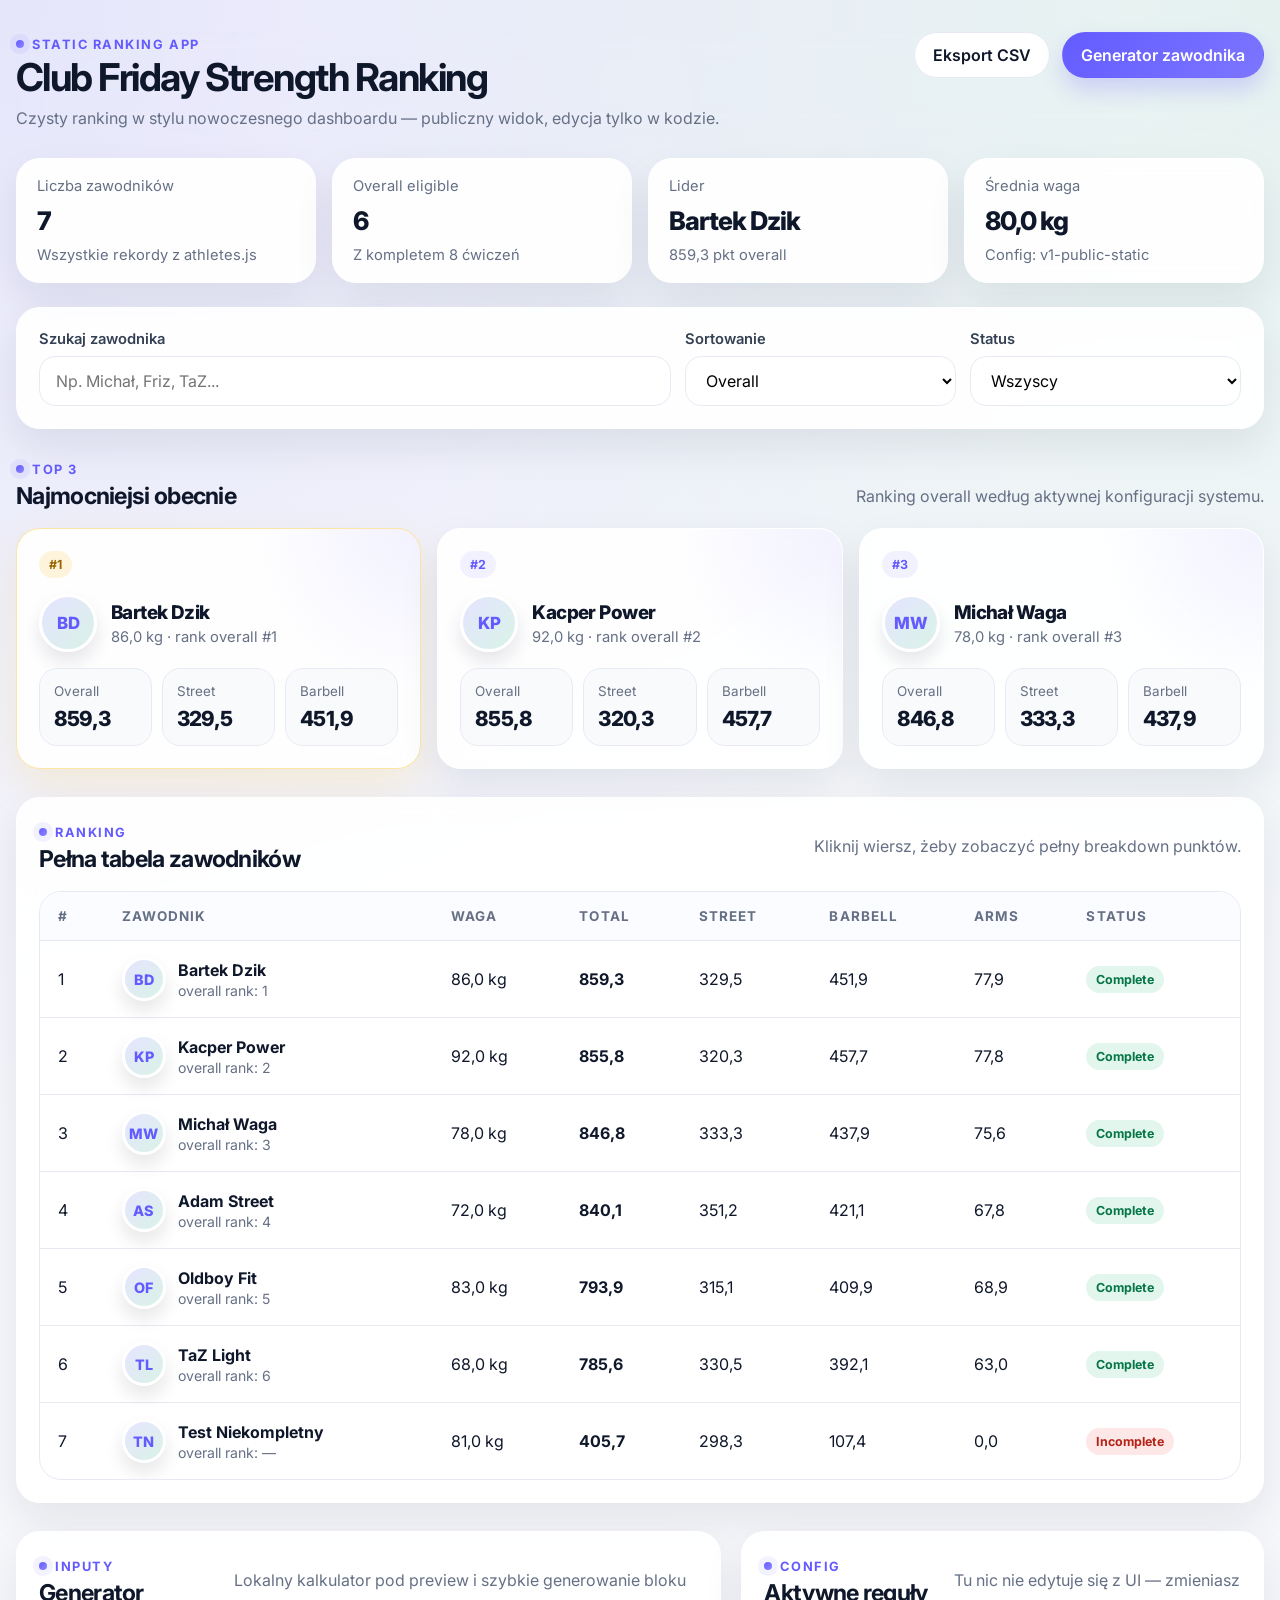
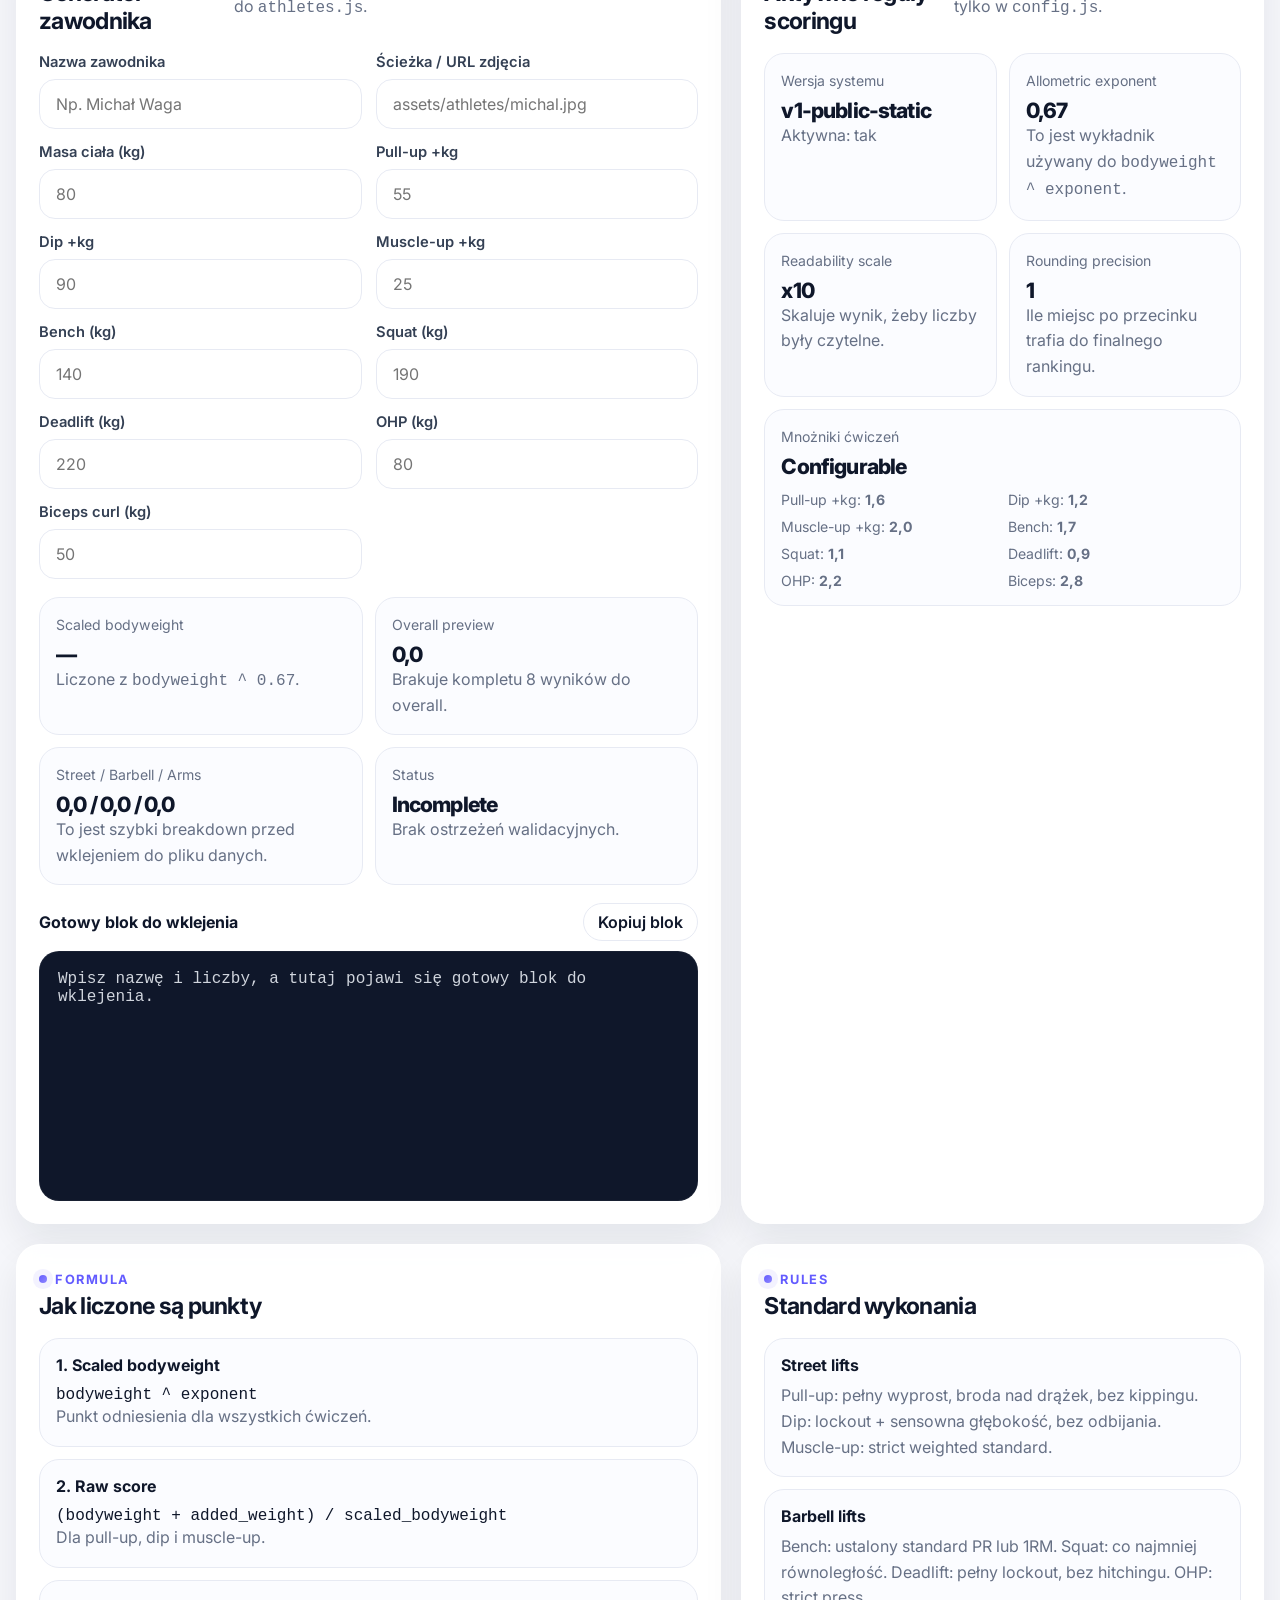
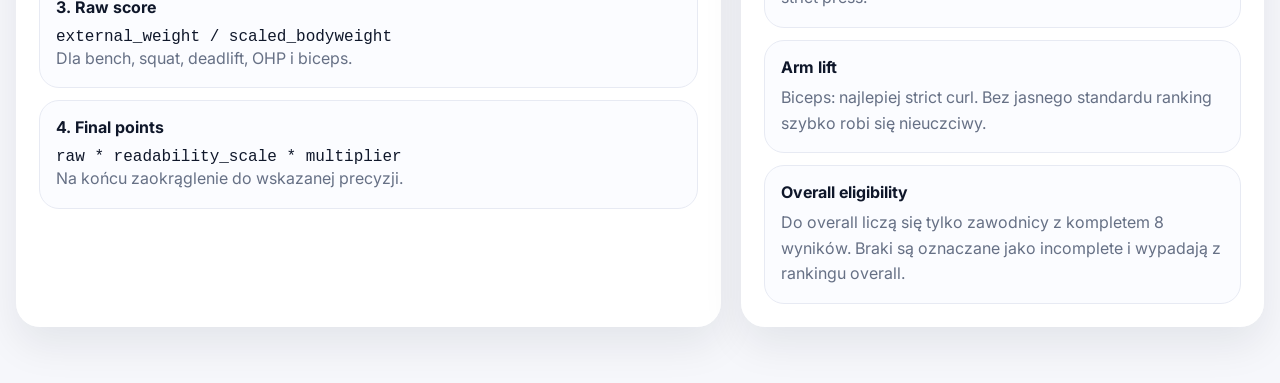
==== index.html @ 0d360ffd "Add files via upload" ====
<!DOCTYPE html>
<html lang="pl">
<head>
  <meta charset="UTF-8" />
  <meta name="viewport" content="width=device-width, initial-scale=1.0" />
  <title>Club Friday Strength Ranking</title>
  <meta name="description" content="Statyczny ranking siłowy zawodników z allometrycznym scoringiem, detalami punktacji i kalkulatorem pod GitHub Pages." />
  <link rel="preconnect" href="https://fonts.googleapis.com" />
  <link rel="preconnect" href="https://fonts.gstatic.com" crossorigin />
  <link href="https://fonts.googleapis.com/css2?family=Inter:wght@400;500;600;700;800&display=swap" rel="stylesheet" />
  <link rel="stylesheet" href="styles.css" />
</head>
<body>
  <div class="app-shell">
    <header class="topbar">
      <div>
        <span class="eyebrow">Static ranking app</span>
        <h1>Club Friday Strength Ranking</h1>
        <p class="subtitle">
          Czysty ranking w stylu nowoczesnego dashboardu — publiczny widok, edycja tylko w kodzie.
        </p>
      </div>
      <div class="header-actions">
        <button id="exportCsvBtn" class="btn btn-secondary" type="button">Eksport CSV</button>
        <a class="btn btn-primary" href="#generator">Generator zawodnika</a>
      </div>
    </header>

    <main>
      <section class="hero-grid" id="heroStats"></section>

      <section class="panel controls-panel">
        <div class="controls-row">
          <label class="field search-field">
            <span>Szukaj zawodnika</span>
            <input id="searchInput" type="text" placeholder="Np. Michał, Friz, TaZ..." />
          </label>

          <label class="field compact-field">
            <span>Sortowanie</span>
            <select id="sortSelect"></select>
          </label>

          <label class="field compact-field">
            <span>Status</span>
            <select id="statusFilter">
              <option value="all">Wszyscy</option>
              <option value="complete">Tylko kompletni</option>
              <option value="incomplete">Tylko niekompletni</option>
            </select>
          </label>
        </div>
      </section>

      <section class="podium-section">
        <div class="section-head">
          <div>
            <span class="eyebrow">Top 3</span>
            <h2>Najmocniejsi obecnie</h2>
          </div>
          <p class="section-copy">Ranking overall według aktywnej konfiguracji systemu.</p>
        </div>
        <div id="podiumGrid" class="podium-grid"></div>
      </section>

      <section class="panel table-panel">
        <div class="section-head section-head-tight">
          <div>
            <span class="eyebrow">Ranking</span>
            <h2>Pełna tabela zawodników</h2>
          </div>
          <p class="section-copy">Kliknij wiersz, żeby zobaczyć pełny breakdown punktów.</p>
        </div>

        <div class="table-wrap">
          <table>
            <thead>
              <tr>
                <th>#</th>
                <th>Zawodnik</th>
                <th>Waga</th>
                <th>Total</th>
                <th>Street</th>
                <th>Barbell</th>
                <th>Arms</th>
                <th>Status</th>
              </tr>
            </thead>
            <tbody id="rankingBody"></tbody>
          </table>
        </div>
      </section>

      <section class="grid-2">
        <section class="panel" id="generator">
          <div class="section-head section-head-tight">
            <div>
              <span class="eyebrow">Inputy</span>
              <h2>Generator zawodnika</h2>
            </div>
            <p class="section-copy">Lokalny kalkulator pod preview i szybkie generowanie bloku do <code>athletes.js</code>.</p>
          </div>

          <form id="generatorForm" class="generator-grid">
            <label class="field">
              <span>Nazwa zawodnika</span>
              <input name="name" type="text" placeholder="Np. Michał Waga" />
            </label>
            <label class="field">
              <span>Ścieżka / URL zdjęcia</span>
              <input name="photo" type="text" placeholder="assets/athletes/michal.jpg" />
            </label>
            <label class="field">
              <span>Masa ciała (kg)</span>
              <input name="bodyweight_kg" type="number" min="0" step="0.1" placeholder="80" />
            </label>
            <label class="field">
              <span>Pull-up +kg</span>
              <input name="pullup_added_weight_kg" type="number" min="0" step="0.1" placeholder="55" />
            </label>
            <label class="field">
              <span>Dip +kg</span>
              <input name="dip_added_weight_kg" type="number" min="0" step="0.1" placeholder="90" />
            </label>
            <label class="field">
              <span>Muscle-up +kg</span>
              <input name="muscleup_added_weight_kg" type="number" min="0" step="0.1" placeholder="25" />
            </label>
            <label class="field">
              <span>Bench (kg)</span>
              <input name="bench_kg" type="number" min="0" step="0.1" placeholder="140" />
            </label>
            <label class="field">
              <span>Squat (kg)</span>
              <input name="squat_kg" type="number" min="0" step="0.1" placeholder="190" />
            </label>
            <label class="field">
              <span>Deadlift (kg)</span>
              <input name="deadlift_kg" type="number" min="0" step="0.1" placeholder="220" />
            </label>
            <label class="field">
              <span>OHP (kg)</span>
              <input name="ohp_kg" type="number" min="0" step="0.1" placeholder="80" />
            </label>
            <label class="field">
              <span>Biceps curl (kg)</span>
              <input name="biceps_kg" type="number" min="0" step="0.1" placeholder="50" />
            </label>
          </form>

          <div id="generatorPreview" class="preview-grid"></div>

          <div class="code-block-wrap">
            <div class="code-head">
              <strong>Gotowy blok do wklejenia</strong>
              <button id="copyBlockBtn" class="btn btn-secondary btn-small" type="button">Kopiuj blok</button>
            </div>
            <pre id="athleteCodeBlock" class="code-block"></pre>
          </div>
        </section>

        <section class="panel">
          <div class="section-head section-head-tight">
            <div>
              <span class="eyebrow">Config</span>
              <h2>Aktywne reguły scoringu</h2>
            </div>
            <p class="section-copy">Tu nic nie edytuje się z UI — zmieniasz tylko w <code>config.js</code>.</p>
          </div>
          <div id="configCards" class="config-grid"></div>
        </section>
      </section>

      <section class="grid-2 lower-grid">
        <section class="panel">
          <div class="section-head section-head-tight">
            <div>
              <span class="eyebrow">Formula</span>
              <h2>Jak liczone są punkty</h2>
            </div>
          </div>
          <div class="formula-list">
            <article class="formula-card">
              <h3>1. Scaled bodyweight</h3>
              <code>bodyweight ^ exponent</code>
              <p>Punkt odniesienia dla wszystkich ćwiczeń.</p>
            </article>
            <article class="formula-card">
              <h3>2. Raw score</h3>
              <code>(bodyweight + added_weight) / scaled_bodyweight</code>
              <p>Dla pull-up, dip i muscle-up.</p>
            </article>
            <article class="formula-card">
              <h3>3. Raw score</h3>
              <code>external_weight / scaled_bodyweight</code>
              <p>Dla bench, squat, deadlift, OHP i biceps.</p>
            </article>
            <article class="formula-card">
              <h3>4. Final points</h3>
              <code>raw * readability_scale * multiplier</code>
              <p>Na końcu zaokrąglenie do wskazanej precyzji.</p>
            </article>
          </div>
        </section>

        <section class="panel">
          <div class="section-head section-head-tight">
            <div>
              <span class="eyebrow">Rules</span>
              <h2>Standard wykonania</h2>
            </div>
          </div>
          <div class="rules-list">
            <article>
              <h3>Street lifts</h3>
              <p>Pull-up: pełny wyprost, broda nad drążek, bez kippingu. Dip: lockout + sensowna głębokość, bez odbijania. Muscle-up: strict weighted standard.</p>
            </article>
            <article>
              <h3>Barbell lifts</h3>
              <p>Bench: ustalony standard PR lub 1RM. Squat: co najmniej równoległość. Deadlift: pełny lockout, bez hitchingu. OHP: strict press.</p>
            </article>
            <article>
              <h3>Arm lift</h3>
              <p>Biceps: najlepiej strict curl. Bez jasnego standardu ranking szybko robi się nieuczciwy.</p>
            </article>
            <article>
              <h3>Overall eligibility</h3>
              <p>Do overall liczą się tylko zawodnicy z kompletem 8 wyników. Braki są oznaczane jako incomplete i wypadają z rankingu overall.</p>
            </article>
          </div>
        </section>
      </section>
    </main>
  </div>

  <aside id="detailDrawer" class="drawer" aria-hidden="true">
    <div class="drawer-backdrop" data-close-drawer></div>
    <div class="drawer-panel">
      <button class="drawer-close" type="button" data-close-drawer>✕</button>
      <div id="drawerContent"></div>
    </div>
  </aside>

  <script src="config.js"></script>
  <script src="athletes.js"></script>
  <script src="app.js"></script>
</body>
</html>
---- styles.css ----
:root {
  --bg: #f6f7fb;
  --panel: rgba(255, 255, 255, 0.92);
  --panel-strong: #ffffff;
  --text: #0f172a;
  --muted: #667085;
  --line: #e7eaf3;
  --blue: #635bff;
  --blue-soft: rgba(99, 91, 255, 0.08);
  --green: #17b26a;
  --gold: #f5b700;
  --shadow: 0 18px 40px rgba(16, 24, 40, 0.08);
  --radius: 24px;
  --radius-sm: 16px;
}

* {
  box-sizing: border-box;
}

html {
  scroll-behavior: smooth;
}

body {
  margin: 0;
  font-family: "Inter", system-ui, -apple-system, BlinkMacSystemFont, "Segoe UI", sans-serif;
  color: var(--text);
  background:
    radial-gradient(circle at top left, rgba(99, 91, 255, 0.11), transparent 30%),
    radial-gradient(circle at top right, rgba(23, 178, 106, 0.08), transparent 26%),
    var(--bg);
}

button,
input,
select {
  font: inherit;
}

code,
pre {
  font-family: ui-monospace, SFMono-Regular, Menlo, Monaco, Consolas, monospace;
}

.app-shell {
  width: min(1380px, calc(100% - 32px));
  margin: 0 auto;
  padding: 32px 0 56px;
}

.topbar,
.panel,
.podium-card,
.hero-card {
  backdrop-filter: blur(10px);
}

.topbar {
  display: flex;
  justify-content: space-between;
  gap: 24px;
  align-items: flex-start;
  margin-bottom: 26px;
}

.topbar h1 {
  margin: 6px 0 10px;
  font-size: clamp(2rem, 3vw, 3.6rem);
  line-height: 1;
  letter-spacing: -0.04em;
}

.subtitle,
.section-copy {
  color: var(--muted);
  margin: 0;
  max-width: 720px;
  line-height: 1.6;
}

.eyebrow {
  display: inline-flex;
  align-items: center;
  gap: 8px;
  font-size: 0.8rem;
  font-weight: 700;
  color: var(--blue);
  text-transform: uppercase;
  letter-spacing: 0.12em;
}

.eyebrow::before {
  content: "";
  width: 8px;
  height: 8px;
  border-radius: 999px;
  background: linear-gradient(135deg, var(--blue), #8f87ff);
  box-shadow: 0 0 0 6px rgba(99, 91, 255, 0.08);
}

.header-actions {
  display: flex;
  gap: 12px;
  flex-wrap: wrap;
}

.btn {
  appearance: none;
  border: 1px solid transparent;
  border-radius: 999px;
  height: 46px;
  padding: 0 18px;
  display: inline-flex;
  align-items: center;
  justify-content: center;
  gap: 8px;
  cursor: pointer;
  text-decoration: none;
  font-weight: 600;
  transition: transform 0.18s ease, box-shadow 0.18s ease, border-color 0.18s ease, background 0.18s ease;
}

.btn:hover {
  transform: translateY(-1px);
}

.btn-primary {
  background: linear-gradient(135deg, var(--blue), #7d76ff);
  color: white;
  box-shadow: 0 12px 22px rgba(99, 91, 255, 0.22);
}

.btn-secondary {
  background: white;
  color: var(--text);
  border-color: var(--line);
}

.btn-small {
  height: 38px;
  padding: 0 14px;
}

.hero-grid {
  display: grid;
  grid-template-columns: repeat(4, minmax(0, 1fr));
  gap: 16px;
  margin-bottom: 24px;
}

.hero-card,
.panel,
.podium-card {
  background: var(--panel);
  border: 1px solid rgba(255, 255, 255, 0.75);
  box-shadow: var(--shadow);
  border-radius: var(--radius);
}

.hero-card {
  padding: 18px 20px;
}

.hero-card .label {
  color: var(--muted);
  font-size: 0.92rem;
}

.hero-card .value {
  font-size: clamp(1.5rem, 2vw, 2.3rem);
  font-weight: 800;
  margin-top: 10px;
  letter-spacing: -0.04em;
}

.hero-card .hint {
  color: var(--muted);
  margin-top: 10px;
  font-size: 0.92rem;
}

.panel {
  padding: 22px;
}

.controls-panel {
  margin-bottom: 28px;
}

.controls-row {
  display: grid;
  grid-template-columns: minmax(0, 1.4fr) repeat(2, minmax(0, 0.6fr));
  gap: 14px;
}

.field {
  display: flex;
  flex-direction: column;
  gap: 8px;
}

.field span {
  font-size: 0.92rem;
  font-weight: 600;
  color: #344054;
}

.field input,
.field select {
  width: 100%;
  border: 1px solid var(--line);
  background: white;
  border-radius: 16px;
  min-height: 50px;
  padding: 0 16px;
  outline: none;
  transition: border-color 0.18s ease, box-shadow 0.18s ease;
}

.field input:focus,
.field select:focus {
  border-color: rgba(99, 91, 255, 0.45);
  box-shadow: 0 0 0 5px rgba(99, 91, 255, 0.09);
}

.section-head {
  display: flex;
  justify-content: space-between;
  gap: 20px;
  align-items: end;
  margin-bottom: 18px;
}

.section-head-tight {
  align-items: center;
}

.section-head h2 {
  margin: 5px 0 0;
  font-size: 1.45rem;
  letter-spacing: -0.03em;
}

.podium-section {
  margin-bottom: 28px;
}

.podium-grid {
  display: grid;
  grid-template-columns: repeat(3, minmax(0, 1fr));
  gap: 16px;
}

.podium-card {
  padding: 22px;
  position: relative;
  overflow: hidden;
}

.podium-card::after {
  content: "";
  position: absolute;
  inset: 0;
  background: radial-gradient(circle at top right, rgba(99, 91, 255, 0.08), transparent 35%);
  pointer-events: none;
}

.podium-card.rank-1 {
  border-color: rgba(245, 183, 0, 0.35);
  box-shadow: 0 18px 44px rgba(245, 183, 0, 0.14);
}

.rank-chip,
.status-chip,
.mini-chip {
  display: inline-flex;
  align-items: center;
  justify-content: center;
  border-radius: 999px;
  font-size: 0.78rem;
  padding: 6px 10px;
  font-weight: 700;
}

.rank-chip {
  background: var(--blue-soft);
  color: var(--blue);
}

.rank-chip.gold {
  background: rgba(245, 183, 0, 0.14);
  color: #9a6700;
}

.status-chip.complete {
  background: rgba(23, 178, 106, 0.12);
  color: #067647;
}

.status-chip.incomplete {
  background: rgba(240, 68, 56, 0.12);
  color: #b42318;
}

.mini-chip {
  background: #f2f4f7;
  color: #344054;
}

.athlete-head {
  display: flex;
  gap: 14px;
  align-items: center;
  margin: 16px 0;
}

.avatar {
  width: 58px;
  height: 58px;
  border-radius: 50%;
  overflow: hidden;
  flex: 0 0 auto;
  background: linear-gradient(135deg, rgba(99, 91, 255, 0.16), rgba(23, 178, 106, 0.16));
  display: grid;
  place-items: center;
  color: var(--blue);
  font-weight: 800;
  font-size: 1.05rem;
  border: 3px solid white;
  box-shadow: 0 10px 18px rgba(15, 23, 42, 0.1);
}

.avatar img {
  width: 100%;
  height: 100%;
  object-fit: cover;
  display: block;
}

.athlete-name {
  font-size: 1.18rem;
  font-weight: 800;
  letter-spacing: -0.03em;
}

.athlete-meta {
  color: var(--muted);
  font-size: 0.92rem;
  margin-top: 4px;
}

.metrics-row {
  display: grid;
  grid-template-columns: repeat(3, minmax(0, 1fr));
  gap: 10px;
}

.metric-box {
  background: #f9fafb;
  border: 1px solid var(--line);
  border-radius: 18px;
  padding: 14px;
}

.metric-box .metric-label {
  font-size: 0.84rem;
  color: var(--muted);
}

.metric-box .metric-value {
  margin-top: 7px;
  font-size: 1.3rem;
  font-weight: 800;
  letter-spacing: -0.04em;
}

.table-panel {
  margin-bottom: 28px;
}

.table-wrap {
  overflow: auto;
  border: 1px solid var(--line);
  border-radius: 22px;
}

.table-wrap::-webkit-scrollbar {
  height: 10px;
  width: 10px;
}

.table-wrap::-webkit-scrollbar-thumb {
  background: rgba(99, 91, 255, 0.22);
  border-radius: 999px;
}

.table-wrap table {
  width: 100%;
  border-collapse: collapse;
  min-width: 820px;
}

.table-wrap th,
.table-wrap td {
  padding: 16px 18px;
  text-align: left;
  border-bottom: 1px solid var(--line);
  vertical-align: middle;
}

.table-wrap th {
  font-size: 0.84rem;
  text-transform: uppercase;
  letter-spacing: 0.08em;
  color: var(--muted);
  background: #fbfcff;
  position: sticky;
  top: 0;
  z-index: 1;
}

.table-wrap tr:last-child td {
  border-bottom: none;
}

.table-wrap tbody tr {
  transition: background 0.18s ease, transform 0.18s ease;
  cursor: pointer;
}

.table-wrap tbody tr:hover {
  background: rgba(99, 91, 255, 0.04);
}

.table-athlete {
  display: flex;
  align-items: center;
  gap: 12px;
}

.table-athlete .avatar {
  width: 44px;
  height: 44px;
  font-size: 0.9rem;
}

.table-athlete .name {
  font-weight: 700;
}

.table-athlete .sub {
  color: var(--muted);
  font-size: 0.88rem;
  margin-top: 2px;
}

.empty-state {
  padding: 42px 20px;
  text-align: center;
  color: var(--muted);
}

.grid-2 {
  display: grid;
  grid-template-columns: minmax(0, 1.35fr) minmax(0, 1fr);
  gap: 20px;
}

.lower-grid {
  margin-top: 20px;
}

.generator-grid {
  display: grid;
  grid-template-columns: repeat(2, minmax(0, 1fr));
  gap: 14px;
}

.preview-grid,
.config-grid {
  display: grid;
  grid-template-columns: repeat(2, minmax(0, 1fr));
  gap: 12px;
  margin-top: 18px;
}

.preview-box,
.config-card,
.exercise-card,
.detail-stat,
.breakdown-card,
.formula-card {
  border: 1px solid var(--line);
  background: #fbfcff;
  border-radius: 20px;
  padding: 16px;
}

.preview-box .big,
.config-card .big,
.detail-stat .big {
  display: block;
  margin-top: 8px;
  font-size: 1.32rem;
  font-weight: 800;
  letter-spacing: -0.04em;
}

.code-block-wrap {
  margin-top: 18px;
}

.code-head {
  display: flex;
  justify-content: space-between;
  gap: 12px;
  align-items: center;
  margin-bottom: 10px;
}

.code-block {
  margin: 0;
  white-space: pre-wrap;
  word-break: break-word;
  background: #0f172a;
  color: #d0d5dd;
  border-radius: 20px;
  padding: 18px;
  min-height: 250px;
  border: 1px solid rgba(255, 255, 255, 0.04);
}

.formula-list,
.rules-list {
  display: grid;
  gap: 12px;
}

.formula-card h3,
.rules-list h3,
.exercise-card h4,
.breakdown-card h4 {
  margin: 0 0 8px;
  font-size: 1rem;
}

.formula-card p,
.rules-list p,
.config-card p,
.preview-box p,
.breakdown-card p,
.drawer-muted {
  color: var(--muted);
  line-height: 1.6;
  margin: 0;
}

.rules-list article {
  border: 1px solid var(--line);
  background: #fbfcff;
  border-radius: 20px;
  padding: 16px;
}

.drawer {
  position: fixed;
  inset: 0;
  display: none;
  z-index: 60;
}

.drawer.open {
  display: block;
}

.drawer-backdrop {
  position: absolute;
  inset: 0;
  background: rgba(15, 23, 42, 0.4);
  backdrop-filter: blur(4px);
}

.drawer-panel {
  position: absolute;
  top: 0;
  right: 0;
  width: min(760px, 100%);
  height: 100%;
  background: #fff;
  overflow-y: auto;
  box-shadow: -20px 0 50px rgba(15, 23, 42, 0.14);
  padding: 24px;
}

.drawer-close {
  position: sticky;
  top: 0;
  margin-left: auto;
  display: flex;
  align-items: center;
  justify-content: center;
  width: 44px;
  height: 44px;
  border-radius: 50%;
  border: 1px solid var(--line);
  background: white;
  cursor: pointer;
  z-index: 1;
}

.drawer-head {
  display: flex;
  align-items: center;
  gap: 16px;
  margin-top: 8px;
}

.drawer-head .avatar {
  width: 74px;
  height: 74px;
  font-size: 1.3rem;
}

.drawer-title {
  font-size: 1.65rem;
  font-weight: 800;
  letter-spacing: -0.04em;
  margin: 0;
}

.drawer-meta-row,
.drawer-stats,
.breakdown-grid,
.exercise-grid {
  display: grid;
  gap: 12px;
}

.drawer-meta-row {
  grid-template-columns: repeat(3, minmax(0, 1fr));
  margin: 20px 0;
}

.detail-stat .label {
  color: var(--muted);
  font-size: 0.85rem;
}

.breakdown-grid {
  grid-template-columns: repeat(2, minmax(0, 1fr));
  margin: 18px 0;
}

.exercise-grid {
  grid-template-columns: repeat(2, minmax(0, 1fr));
  margin-top: 18px;
}

.progress-wrap {
  margin-top: 10px;
}

.progress-track {
  height: 10px;
  width: 100%;
  background: #eef2ff;
  border-radius: 999px;
  overflow: hidden;
}

.progress-bar {
  height: 100%;
  border-radius: inherit;
  background: linear-gradient(135deg, var(--blue), #8f87ff);
}

.warning-list {
  margin: 16px 0 0;
  padding-left: 18px;
  color: #b42318;
}

.code-inline {
  background: #f2f4f7;
  border-radius: 10px;
  padding: 2px 8px;
  font-size: 0.9rem;
}

.small-note {
  color: var(--muted);
  font-size: 0.88rem;
}

@media (max-width: 1180px) {
  .hero-grid,
  .podium-grid,
  .grid-2,
  .drawer-meta-row,
  .exercise-grid,
  .breakdown-grid,
  .preview-grid,
  .config-grid,
  .metrics-row {
    grid-template-columns: repeat(2, minmax(0, 1fr));
  }

  .controls-row {
    grid-template-columns: 1fr;
  }
}

@media (max-width: 820px) {
  .app-shell {
    width: min(100% - 20px, 100%);
    padding-top: 20px;
  }

  .topbar,
  .section-head,
  .code-head {
    flex-direction: column;
    align-items: flex-start;
  }

  .header-actions {
    width: 100%;
  }

  .header-actions .btn,
  .header-actions a {
    flex: 1 1 auto;
  }

  .hero-grid,
  .podium-grid,
  .grid-2,
  .generator-grid,
  .drawer-meta-row,
  .exercise-grid,
  .breakdown-grid,
  .preview-grid,
  .config-grid,
  .metrics-row {
    grid-template-columns: 1fr;
  }

  .panel,
  .podium-card,
  .hero-card {
    border-radius: 20px;
  }

  .drawer-panel {
    width: 100%;
    padding: 18px;
  }
}
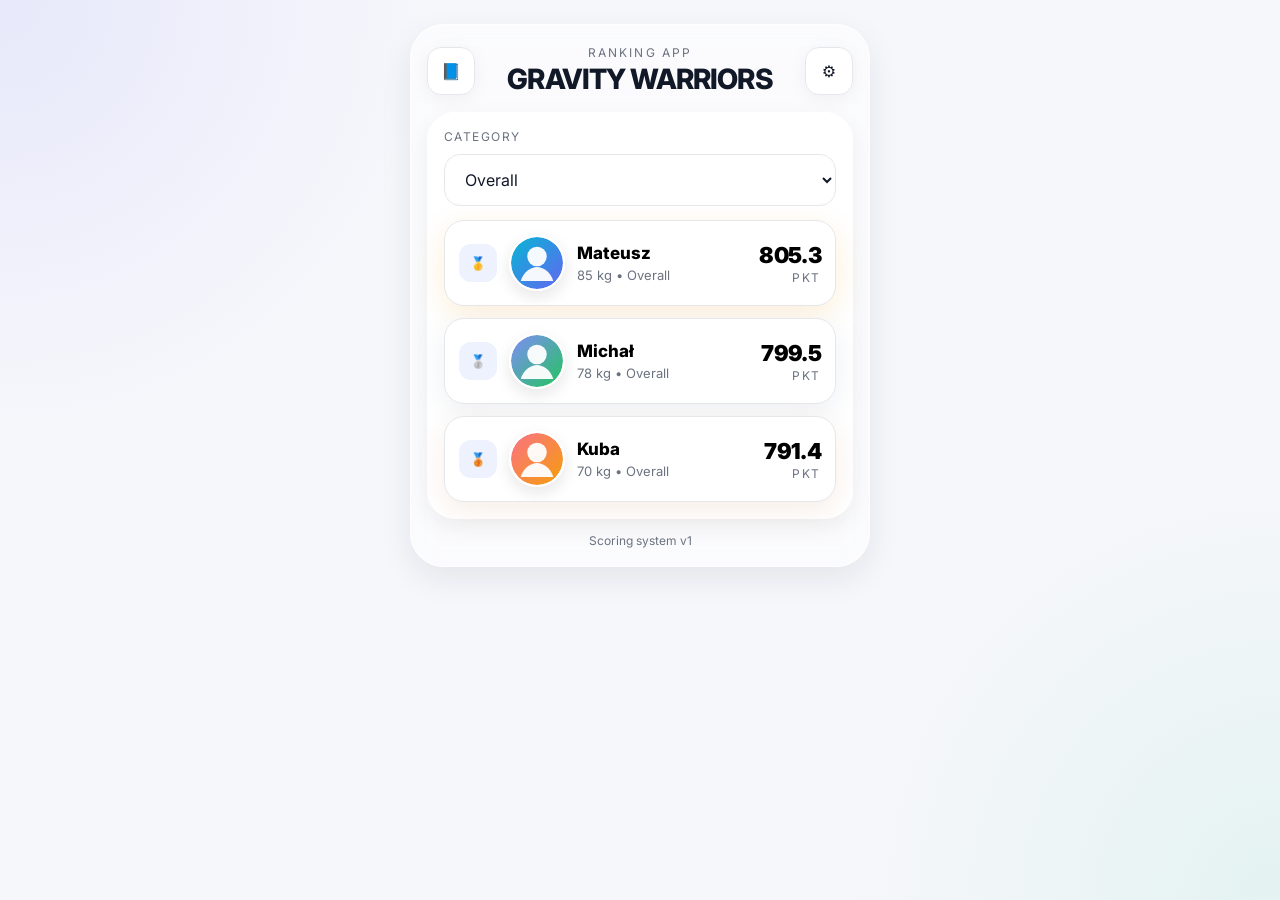
==== commit eeaf94d3: "Add files via upload" ====
--- a/index.html
+++ b/index.html
@@ -1,248 +1,45 @@
 <!DOCTYPE html>
-<html lang="pl">
+<html lang="en">
 <head>
-  <meta charset="UTF-8" />
-  <meta name="viewport" content="width=device-width, initial-scale=1.0" />
-  <title>Club Friday Strength Ranking</title>
-  <meta name="description" content="Statyczny ranking siłowy zawodników z allometrycznym scoringiem, detalami punktacji i kalkulatorem pod GitHub Pages." />
-  <link rel="preconnect" href="https://fonts.googleapis.com" />
-  <link rel="preconnect" href="https://fonts.gstatic.com" crossorigin />
-  <link href="https://fonts.googleapis.com/css2?family=Inter:wght@400;500;600;700;800&display=swap" rel="stylesheet" />
-  <link rel="stylesheet" href="styles.css" />
+  <meta charset="UTF-8">
+  <meta name="viewport" content="width=device-width, initial-scale=1.0">
+  <title>Gravity Warriors</title>
+  <link rel="preconnect" href="https://fonts.googleapis.com">
+  <link rel="preconnect" href="https://fonts.gstatic.com" crossorigin>
+  <link href="https://fonts.googleapis.com/css2?family=Inter:wght@400;500;600;700;800;900&display=swap" rel="stylesheet">
+  <link rel="stylesheet" href="styles.css">
 </head>
 <body>
-  <div class="app-shell">
-    <header class="topbar">
-      <div>
-        <span class="eyebrow">Static ranking app</span>
-        <h1>Club Friday Strength Ranking</h1>
-        <p class="subtitle">
-          Czysty ranking w stylu nowoczesnego dashboardu — publiczny widok, edycja tylko w kodzie.
-        </p>
-      </div>
-      <div class="header-actions">
-        <button id="exportCsvBtn" class="btn btn-secondary" type="button">Eksport CSV</button>
-        <a class="btn btn-primary" href="#generator">Generator zawodnika</a>
-      </div>
-    </header>
+  <main class="shell">
+    <div class="phone-frame">
+      <div class="app">
+        <header class="topbar">
+          <a class="icon-btn" href="zasady.html" aria-label="Rules">📘</a>
+          <div class="brand">
+            <div class="brand-kicker">Ranking app</div>
+            <div class="brand-title">GRAVITY WARRIORS</div>
+          </div>
+          <a class="icon-btn" href="generator.html" aria-label="Generator">⚙️</a>
+        </header>
 
-    <main>
-      <section class="hero-grid" id="heroStats"></section>
-
-      <section class="panel controls-panel">
-        <div class="controls-row">
-          <label class="field search-field">
-            <span>Szukaj zawodnika</span>
-            <input id="searchInput" type="text" placeholder="Np. Michał, Friz, TaZ..." />
-          </label>
-
-          <label class="field compact-field">
-            <span>Sortowanie</span>
-            <select id="sortSelect"></select>
-          </label>
-
-          <label class="field compact-field">
-            <span>Status</span>
-            <select id="statusFilter">
-              <option value="all">Wszyscy</option>
-              <option value="complete">Tylko kompletni</option>
-              <option value="incomplete">Tylko niekompletni</option>
-            </select>
-          </label>
-        </div>
-      </section>
-
-      <section class="podium-section">
-        <div class="section-head">
-          <div>
-            <span class="eyebrow">Top 3</span>
-            <h2>Najmocniejsi obecnie</h2>
-          </div>
-          <p class="section-copy">Ranking overall według aktywnej konfiguracji systemu.</p>
-        </div>
-        <div id="podiumGrid" class="podium-grid"></div>
-      </section>
-
-      <section class="panel table-panel">
-        <div class="section-head section-head-tight">
-          <div>
-            <span class="eyebrow">Ranking</span>
-            <h2>Pełna tabela zawodników</h2>
-          </div>
-          <p class="section-copy">Kliknij wiersz, żeby zobaczyć pełny breakdown punktów.</p>
-        </div>
-
-        <div class="table-wrap">
-          <table>
-            <thead>
-              <tr>
-                <th>#</th>
-                <th>Zawodnik</th>
-                <th>Waga</th>
-                <th>Total</th>
-                <th>Street</th>
-                <th>Barbell</th>
-                <th>Arms</th>
-                <th>Status</th>
-              </tr>
-            </thead>
-            <tbody id="rankingBody"></tbody>
-          </table>
-        </div>
-      </section>
-
-      <section class="grid-2">
-        <section class="panel" id="generator">
-          <div class="section-head section-head-tight">
-            <div>
-              <span class="eyebrow">Inputy</span>
-              <h2>Generator zawodnika</h2>
-            </div>
-            <p class="section-copy">Lokalny kalkulator pod preview i szybkie generowanie bloku do <code>athletes.js</code>.</p>
+        <section class="panel">
+          <div class="filter-wrap">
+            <label class="filter-label" for="categorySelect">Category</label>
+            <select class="select" id="categorySelect"></select>
           </div>
 
-          <form id="generatorForm" class="generator-grid">
-            <label class="field">
-              <span>Nazwa zawodnika</span>
-              <input name="name" type="text" placeholder="Np. Michał Waga" />
-            </label>
-            <label class="field">
-              <span>Ścieżka / URL zdjęcia</span>
-              <input name="photo" type="text" placeholder="assets/athletes/michal.jpg" />
-            </label>
-            <label class="field">
-              <span>Masa ciała (kg)</span>
-              <input name="bodyweight_kg" type="number" min="0" step="0.1" placeholder="80" />
-            </label>
-            <label class="field">
-              <span>Pull-up +kg</span>
-              <input name="pullup_added_weight_kg" type="number" min="0" step="0.1" placeholder="55" />
-            </label>
-            <label class="field">
-              <span>Dip +kg</span>
-              <input name="dip_added_weight_kg" type="number" min="0" step="0.1" placeholder="90" />
-            </label>
-            <label class="field">
-              <span>Muscle-up +kg</span>
-              <input name="muscleup_added_weight_kg" type="number" min="0" step="0.1" placeholder="25" />
-            </label>
-            <label class="field">
-              <span>Bench (kg)</span>
-              <input name="bench_kg" type="number" min="0" step="0.1" placeholder="140" />
-            </label>
-            <label class="field">
-              <span>Squat (kg)</span>
-              <input name="squat_kg" type="number" min="0" step="0.1" placeholder="190" />
-            </label>
-            <label class="field">
-              <span>Deadlift (kg)</span>
-              <input name="deadlift_kg" type="number" min="0" step="0.1" placeholder="220" />
-            </label>
-            <label class="field">
-              <span>OHP (kg)</span>
-              <input name="ohp_kg" type="number" min="0" step="0.1" placeholder="80" />
-            </label>
-            <label class="field">
-              <span>Biceps curl (kg)</span>
-              <input name="biceps_kg" type="number" min="0" step="0.1" placeholder="50" />
-            </label>
-          </form>
-
-          <div id="generatorPreview" class="preview-grid"></div>
-
-          <div class="code-block-wrap">
-            <div class="code-head">
-              <strong>Gotowy blok do wklejenia</strong>
-              <button id="copyBlockBtn" class="btn btn-secondary btn-small" type="button">Kopiuj blok</button>
-            </div>
-            <pre id="athleteCodeBlock" class="code-block"></pre>
-          </div>
+          <div class="ranking-list" id="rankingList"></div>
+          <div class="empty-state" id="emptyState" hidden>No athletes available for this category yet.</div>
         </section>
 
-        <section class="panel">
-          <div class="section-head section-head-tight">
-            <div>
-              <span class="eyebrow">Config</span>
-              <h2>Aktywne reguły scoringu</h2>
-            </div>
-            <p class="section-copy">Tu nic nie edytuje się z UI — zmieniasz tylko w <code>config.js</code>.</p>
-          </div>
-          <div id="configCards" class="config-grid"></div>
-        </section>
-      </section>
-
-      <section class="grid-2 lower-grid">
-        <section class="panel">
-          <div class="section-head section-head-tight">
-            <div>
-              <span class="eyebrow">Formula</span>
-              <h2>Jak liczone są punkty</h2>
-            </div>
-          </div>
-          <div class="formula-list">
-            <article class="formula-card">
-              <h3>1. Scaled bodyweight</h3>
-              <code>bodyweight ^ exponent</code>
-              <p>Punkt odniesienia dla wszystkich ćwiczeń.</p>
-            </article>
-            <article class="formula-card">
-              <h3>2. Raw score</h3>
-              <code>(bodyweight + added_weight) / scaled_bodyweight</code>
-              <p>Dla pull-up, dip i muscle-up.</p>
-            </article>
-            <article class="formula-card">
-              <h3>3. Raw score</h3>
-              <code>external_weight / scaled_bodyweight</code>
-              <p>Dla bench, squat, deadlift, OHP i biceps.</p>
-            </article>
-            <article class="formula-card">
-              <h3>4. Final points</h3>
-              <code>raw * readability_scale * multiplier</code>
-              <p>Na końcu zaokrąglenie do wskazanej precyzji.</p>
-            </article>
-          </div>
-        </section>
-
-        <section class="panel">
-          <div class="section-head section-head-tight">
-            <div>
-              <span class="eyebrow">Rules</span>
-              <h2>Standard wykonania</h2>
-            </div>
-          </div>
-          <div class="rules-list">
-            <article>
-              <h3>Street lifts</h3>
-              <p>Pull-up: pełny wyprost, broda nad drążek, bez kippingu. Dip: lockout + sensowna głębokość, bez odbijania. Muscle-up: strict weighted standard.</p>
-            </article>
-            <article>
-              <h3>Barbell lifts</h3>
-              <p>Bench: ustalony standard PR lub 1RM. Squat: co najmniej równoległość. Deadlift: pełny lockout, bez hitchingu. OHP: strict press.</p>
-            </article>
-            <article>
-              <h3>Arm lift</h3>
-              <p>Biceps: najlepiej strict curl. Bez jasnego standardu ranking szybko robi się nieuczciwy.</p>
-            </article>
-            <article>
-              <h3>Overall eligibility</h3>
-              <p>Do overall liczą się tylko zawodnicy z kompletem 8 wyników. Braki są oznaczane jako incomplete i wypadają z rankingu overall.</p>
-            </article>
-          </div>
-        </section>
-      </section>
-    </main>
-  </div>
-
-  <aside id="detailDrawer" class="drawer" aria-hidden="true">
-    <div class="drawer-backdrop" data-close-drawer></div>
-    <div class="drawer-panel">
-      <button class="drawer-close" type="button" data-close-drawer>✕</button>
-      <div id="drawerContent"></div>
+        <div class="bottom-meta">Scoring system <span id="versionName"></span></div>
+      </div>
     </div>
-  </aside>
+  </main>
 
   <script src="config.js"></script>
   <script src="athletes.js"></script>
+  <script src="scoring.js"></script>
   <script src="app.js"></script>
 </body>
 </html>
--- a/styles.css
+++ b/styles.css
@@ -1,759 +1,310 @@
 :root {
   --bg: #f6f7fb;
-  --panel: rgba(255, 255, 255, 0.92);
-  --panel-strong: #ffffff;
-  --text: #0f172a;
-  --muted: #667085;
-  --line: #e7eaf3;
-  --blue: #635bff;
-  --blue-soft: rgba(99, 91, 255, 0.08);
-  --green: #17b26a;
-  --gold: #f5b700;
-  --shadow: 0 18px 40px rgba(16, 24, 40, 0.08);
-  --radius: 24px;
-  --radius-sm: 16px;
-}
-
-* {
-  box-sizing: border-box;
-}
-
-html {
-  scroll-behavior: smooth;
-}
-
+  --card: rgba(255,255,255,0.92);
+  --card-strong: #ffffff;
+  --text: #111827;
+  --muted: #6b7280;
+  --line: #e5e7eb;
+  --accent: #111827;
+  --accent-soft: #eef2ff;
+  --shadow: 0 12px 32px rgba(17, 24, 39, 0.08);
+  --radius-xl: 28px;
+  --radius-lg: 20px;
+  --radius-md: 16px;
+}
+
+* { box-sizing: border-box; }
+html, body { margin: 0; padding: 0; }
 body {
-  margin: 0;
-  font-family: "Inter", system-ui, -apple-system, BlinkMacSystemFont, "Segoe UI", sans-serif;
+  font-family: Inter, ui-sans-serif, system-ui, -apple-system, BlinkMacSystemFont, "Segoe UI", sans-serif;
+  background:
+    radial-gradient(circle at top left, rgba(99,102,241,0.10), transparent 28%),
+    radial-gradient(circle at bottom right, rgba(16,185,129,0.08), transparent 28%),
+    var(--bg);
   color: var(--text);
-  background:
-    radial-gradient(circle at top left, rgba(99, 91, 255, 0.11), transparent 30%),
-    radial-gradient(circle at top right, rgba(23, 178, 106, 0.08), transparent 26%),
-    var(--bg);
-}
-
-button,
-input,
-select {
-  font: inherit;
-}
-
-code,
-pre {
-  font-family: ui-monospace, SFMono-Regular, Menlo, Monaco, Consolas, monospace;
-}
-
-.app-shell {
-  width: min(1380px, calc(100% - 32px));
+}
+
+a { color: inherit; text-decoration: none; }
+button, input, select, textarea { font: inherit; }
+
+.shell {
+  min-height: 100vh;
+  padding: 24px 16px 40px;
+}
+
+.phone-frame {
+  width: min(100%, 460px);
   margin: 0 auto;
-  padding: 32px 0 56px;
-}
-
-.topbar,
-.panel,
-.podium-card,
-.hero-card {
-  backdrop-filter: blur(10px);
+  background: rgba(255,255,255,0.55);
+  border: 1px solid rgba(255,255,255,0.75);
+  border-radius: 34px;
+  box-shadow: var(--shadow);
+  backdrop-filter: blur(14px);
+  overflow: hidden;
+}
+
+.app {
+  padding: 20px 16px 18px;
 }
 
 .topbar {
-  display: flex;
-  justify-content: space-between;
-  gap: 24px;
-  align-items: flex-start;
-  margin-bottom: 26px;
-}
-
-.topbar h1 {
-  margin: 6px 0 10px;
-  font-size: clamp(2rem, 3vw, 3.6rem);
-  line-height: 1;
-  letter-spacing: -0.04em;
-}
-
-.subtitle,
-.section-copy {
-  color: var(--muted);
-  margin: 0;
-  max-width: 720px;
-  line-height: 1.6;
-}
-
-.eyebrow {
-  display: inline-flex;
+  display: grid;
+  grid-template-columns: 48px 1fr 48px;
   align-items: center;
-  gap: 8px;
-  font-size: 0.8rem;
-  font-weight: 700;
-  color: var(--blue);
+  gap: 12px;
+  margin-bottom: 16px;
+}
+
+.icon-btn {
+  width: 48px;
+  height: 48px;
+  border-radius: 14px;
+  border: 1px solid var(--line);
+  background: var(--card-strong);
+  display: grid;
+  place-items: center;
+  box-shadow: 0 4px 18px rgba(17,24,39,0.05);
+}
+
+.brand { text-align: center; }
+.brand-kicker {
+  font-size: 12px;
+  letter-spacing: .18em;
+  color: var(--muted);
   text-transform: uppercase;
-  letter-spacing: 0.12em;
-}
-
-.eyebrow::before {
-  content: "";
-  width: 8px;
-  height: 8px;
-  border-radius: 999px;
-  background: linear-gradient(135deg, var(--blue), #8f87ff);
-  box-shadow: 0 0 0 6px rgba(99, 91, 255, 0.08);
-}
-
-.header-actions {
-  display: flex;
-  gap: 12px;
-  flex-wrap: wrap;
-}
-
-.btn {
-  appearance: none;
-  border: 1px solid transparent;
-  border-radius: 999px;
-  height: 46px;
-  padding: 0 18px;
-  display: inline-flex;
-  align-items: center;
-  justify-content: center;
-  gap: 8px;
-  cursor: pointer;
-  text-decoration: none;
-  font-weight: 600;
-  transition: transform 0.18s ease, box-shadow 0.18s ease, border-color 0.18s ease, background 0.18s ease;
-}
-
-.btn:hover {
-  transform: translateY(-1px);
-}
-
-.btn-primary {
-  background: linear-gradient(135deg, var(--blue), #7d76ff);
-  color: white;
-  box-shadow: 0 12px 22px rgba(99, 91, 255, 0.22);
-}
-
-.btn-secondary {
-  background: white;
-  color: var(--text);
-  border-color: var(--line);
-}
-
-.btn-small {
-  height: 38px;
-  padding: 0 14px;
-}
-
-.hero-grid {
-  display: grid;
-  grid-template-columns: repeat(4, minmax(0, 1fr));
-  gap: 16px;
-  margin-bottom: 24px;
-}
-
-.hero-card,
-.panel,
-.podium-card {
-  background: var(--panel);
-  border: 1px solid rgba(255, 255, 255, 0.75);
-  box-shadow: var(--shadow);
-  border-radius: var(--radius);
-}
-
-.hero-card {
-  padding: 18px 20px;
-}
-
-.hero-card .label {
-  color: var(--muted);
-  font-size: 0.92rem;
-}
-
-.hero-card .value {
-  font-size: clamp(1.5rem, 2vw, 2.3rem);
-  font-weight: 800;
-  margin-top: 10px;
-  letter-spacing: -0.04em;
-}
-
-.hero-card .hint {
-  color: var(--muted);
-  margin-top: 10px;
-  font-size: 0.92rem;
-}
-
-.panel {
-  padding: 22px;
-}
-
-.controls-panel {
-  margin-bottom: 28px;
-}
-
-.controls-row {
-  display: grid;
-  grid-template-columns: minmax(0, 1.4fr) repeat(2, minmax(0, 0.6fr));
-  gap: 14px;
-}
-
-.field {
-  display: flex;
-  flex-direction: column;
-  gap: 8px;
-}
-
-.field span {
-  font-size: 0.92rem;
-  font-weight: 600;
-  color: #344054;
-}
-
-.field input,
-.field select {
-  width: 100%;
-  border: 1px solid var(--line);
-  background: white;
-  border-radius: 16px;
-  min-height: 50px;
-  padding: 0 16px;
-  outline: none;
-  transition: border-color 0.18s ease, box-shadow 0.18s ease;
-}
-
-.field input:focus,
-.field select:focus {
-  border-color: rgba(99, 91, 255, 0.45);
-  box-shadow: 0 0 0 5px rgba(99, 91, 255, 0.09);
-}
-
-.section-head {
-  display: flex;
-  justify-content: space-between;
-  gap: 20px;
-  align-items: end;
-  margin-bottom: 18px;
-}
-
-.section-head-tight {
-  align-items: center;
-}
-
-.section-head h2 {
-  margin: 5px 0 0;
-  font-size: 1.45rem;
-  letter-spacing: -0.03em;
-}
-
-.podium-section {
-  margin-bottom: 28px;
-}
-
-.podium-grid {
-  display: grid;
-  grid-template-columns: repeat(3, minmax(0, 1fr));
-  gap: 16px;
-}
-
-.podium-card {
-  padding: 22px;
-  position: relative;
-  overflow: hidden;
-}
-
-.podium-card::after {
-  content: "";
-  position: absolute;
-  inset: 0;
-  background: radial-gradient(circle at top right, rgba(99, 91, 255, 0.08), transparent 35%);
-  pointer-events: none;
-}
-
-.podium-card.rank-1 {
-  border-color: rgba(245, 183, 0, 0.35);
-  box-shadow: 0 18px 44px rgba(245, 183, 0, 0.14);
-}
-
-.rank-chip,
-.status-chip,
-.mini-chip {
-  display: inline-flex;
-  align-items: center;
-  justify-content: center;
-  border-radius: 999px;
-  font-size: 0.78rem;
-  padding: 6px 10px;
-  font-weight: 700;
-}
-
-.rank-chip {
-  background: var(--blue-soft);
-  color: var(--blue);
-}
-
-.rank-chip.gold {
-  background: rgba(245, 183, 0, 0.14);
-  color: #9a6700;
-}
-
-.status-chip.complete {
-  background: rgba(23, 178, 106, 0.12);
-  color: #067647;
-}
-
-.status-chip.incomplete {
-  background: rgba(240, 68, 56, 0.12);
-  color: #b42318;
-}
-
-.mini-chip {
-  background: #f2f4f7;
-  color: #344054;
-}
-
-.athlete-head {
-  display: flex;
-  gap: 14px;
-  align-items: center;
-  margin: 16px 0;
-}
-
-.avatar {
-  width: 58px;
-  height: 58px;
-  border-radius: 50%;
-  overflow: hidden;
-  flex: 0 0 auto;
-  background: linear-gradient(135deg, rgba(99, 91, 255, 0.16), rgba(23, 178, 106, 0.16));
-  display: grid;
-  place-items: center;
-  color: var(--blue);
-  font-weight: 800;
-  font-size: 1.05rem;
-  border: 3px solid white;
-  box-shadow: 0 10px 18px rgba(15, 23, 42, 0.1);
-}
-
-.avatar img {
-  width: 100%;
-  height: 100%;
-  object-fit: cover;
-  display: block;
-}
-
-.athlete-name {
-  font-size: 1.18rem;
+}
+.brand-title {
+  margin-top: 2px;
+  font-size: 28px;
   font-weight: 800;
   letter-spacing: -0.03em;
 }
 
-.athlete-meta {
-  color: var(--muted);
-  font-size: 0.92rem;
-  margin-top: 4px;
-}
-
-.metrics-row {
-  display: grid;
-  grid-template-columns: repeat(3, minmax(0, 1fr));
-  gap: 10px;
-}
-
-.metric-box {
-  background: #f9fafb;
-  border: 1px solid var(--line);
-  border-radius: 18px;
-  padding: 14px;
-}
-
-.metric-box .metric-label {
-  font-size: 0.84rem;
-  color: var(--muted);
-}
-
-.metric-box .metric-value {
-  margin-top: 7px;
-  font-size: 1.3rem;
-  font-weight: 800;
-  letter-spacing: -0.04em;
-}
-
-.table-panel {
-  margin-bottom: 28px;
-}
-
-.table-wrap {
-  overflow: auto;
-  border: 1px solid var(--line);
-  border-radius: 22px;
-}
-
-.table-wrap::-webkit-scrollbar {
-  height: 10px;
-  width: 10px;
-}
-
-.table-wrap::-webkit-scrollbar-thumb {
-  background: rgba(99, 91, 255, 0.22);
-  border-radius: 999px;
-}
-
-.table-wrap table {
+.panel {
+  background: var(--card);
+  border: 1px solid rgba(255,255,255,0.8);
+  border-radius: var(--radius-xl);
+  padding: 16px;
+  box-shadow: 0 8px 24px rgba(17,24,39,0.06);
+}
+
+.filter-wrap { margin-bottom: 14px; }
+.filter-label,
+.section-label {
+  display: block;
+  font-size: 12px;
+  color: var(--muted);
+  text-transform: uppercase;
+  letter-spacing: .12em;
+  margin-bottom: 10px;
+}
+
+.select {
   width: 100%;
-  border-collapse: collapse;
-  min-width: 820px;
-}
-
-.table-wrap th,
-.table-wrap td {
-  padding: 16px 18px;
+  border: 1px solid var(--line);
+  background: var(--card-strong);
+  color: var(--text);
+  border-radius: 16px;
+  padding: 14px 16px;
+  outline: none;
+}
+
+.ranking-list {
+  display: grid;
+  gap: 12px;
+}
+
+.athlete-row {
+  background: var(--card-strong);
+  border: 1px solid var(--line);
+  border-radius: 20px;
+  overflow: hidden;
+}
+
+.athlete-row.top-1 { box-shadow: 0 8px 28px rgba(245, 158, 11, 0.16); }
+.athlete-row.top-2 { box-shadow: 0 8px 28px rgba(148, 163, 184, 0.16); }
+.athlete-row.top-3 { box-shadow: 0 8px 28px rgba(180, 83, 9, 0.10); }
+
+.athlete-button {
+  appearance: none;
+  border: 0;
+  background: transparent;
+  width: 100%;
   text-align: left;
-  border-bottom: 1px solid var(--line);
-  vertical-align: middle;
-}
-
-.table-wrap th {
-  font-size: 0.84rem;
-  text-transform: uppercase;
-  letter-spacing: 0.08em;
-  color: var(--muted);
-  background: #fbfcff;
-  position: sticky;
-  top: 0;
-  z-index: 1;
-}
-
-.table-wrap tr:last-child td {
-  border-bottom: none;
-}
-
-.table-wrap tbody tr {
-  transition: background 0.18s ease, transform 0.18s ease;
-  cursor: pointer;
-}
-
-.table-wrap tbody tr:hover {
-  background: rgba(99, 91, 255, 0.04);
-}
-
-.table-athlete {
-  display: flex;
-  align-items: center;
-  gap: 12px;
-}
-
-.table-athlete .avatar {
-  width: 44px;
-  height: 44px;
-  font-size: 0.9rem;
-}
-
-.table-athlete .name {
-  font-weight: 700;
-}
-
-.table-athlete .sub {
-  color: var(--muted);
-  font-size: 0.88rem;
-  margin-top: 2px;
-}
-
-.empty-state {
-  padding: 42px 20px;
-  text-align: center;
-  color: var(--muted);
-}
-
-.grid-2 {
-  display: grid;
-  grid-template-columns: minmax(0, 1.35fr) minmax(0, 1fr);
-  gap: 20px;
-}
-
-.lower-grid {
-  margin-top: 20px;
-}
-
-.generator-grid {
-  display: grid;
-  grid-template-columns: repeat(2, minmax(0, 1fr));
-  gap: 14px;
-}
-
-.preview-grid,
-.config-grid {
-  display: grid;
-  grid-template-columns: repeat(2, minmax(0, 1fr));
-  gap: 12px;
-  margin-top: 18px;
-}
-
-.preview-box,
-.config-card,
-.exercise-card,
-.detail-stat,
-.breakdown-card,
-.formula-card {
-  border: 1px solid var(--line);
-  background: #fbfcff;
-  border-radius: 20px;
-  padding: 16px;
-}
-
-.preview-box .big,
-.config-card .big,
-.detail-stat .big {
-  display: block;
-  margin-top: 8px;
-  font-size: 1.32rem;
-  font-weight: 800;
-  letter-spacing: -0.04em;
-}
-
-.code-block-wrap {
-  margin-top: 18px;
-}
-
-.code-head {
-  display: flex;
-  justify-content: space-between;
+  display: grid;
+  grid-template-columns: auto auto 1fr auto;
   gap: 12px;
   align-items: center;
-  margin-bottom: 10px;
-}
-
-.code-block {
-  margin: 0;
-  white-space: pre-wrap;
-  word-break: break-word;
-  background: #0f172a;
-  color: #d0d5dd;
-  border-radius: 20px;
+  padding: 14px;
+  cursor: pointer;
+}
+
+.rank-badge {
+  min-width: 38px;
+  height: 38px;
+  border-radius: 12px;
+  background: var(--accent-soft);
+  display: grid;
+  place-items: center;
+  font-size: 13px;
+  font-weight: 700;
+  color: #4338ca;
+}
+
+.avatar {
+  width: 56px;
+  height: 56px;
+  border-radius: 50%;
+  object-fit: cover;
+  border: 2px solid #fff;
+  box-shadow: 0 6px 16px rgba(17,24,39,0.10);
+}
+
+.athlete-main { min-width: 0; }
+.athlete-name {
+  font-size: 17px;
+  font-weight: 800;
+  white-space: nowrap;
+  overflow: hidden;
+  text-overflow: ellipsis;
+}
+.athlete-subtitle {
+  margin-top: 4px;
+  color: var(--muted);
+  font-size: 13px;
+}
+
+.athlete-score { text-align: right; }
+.score-value {
+  font-size: 22px;
+  font-weight: 900;
+  letter-spacing: -0.03em;
+}
+.score-label {
+  margin-top: 2px;
+  color: var(--muted);
+  font-size: 12px;
+  text-transform: uppercase;
+  letter-spacing: .14em;
+}
+
+.athlete-details {
+  border-top: 1px solid var(--line);
+  padding: 14px;
+  background: linear-gradient(180deg, rgba(248,250,252,0.95), #fff);
+}
+.hidden { display: none; }
+
+.detail-grid,
+.preview-grid {
+  display: grid;
+  grid-template-columns: repeat(2, minmax(0, 1fr));
+  gap: 10px;
+}
+.detail-grid > div,
+.preview-stat {
+  padding: 12px;
+  border-radius: 14px;
+  background: #f9fafb;
+  border: 1px solid var(--line);
+}
+.detail-grid span,
+.preview-stat span,
+.muted {
+  display: block;
+  color: var(--muted);
+  font-size: 12px;
+  margin-bottom: 6px;
+  text-transform: uppercase;
+  letter-spacing: .08em;
+}
+.detail-grid strong,
+.preview-stat strong {
+  font-size: 18px;
+}
+
+.bottom-meta {
+  margin-top: 14px;
+  text-align: center;
+  color: var(--muted);
+  font-size: 12px;
+}
+
+.copy-wrap,
+.rules-grid,
+.form-grid,
+.generator-stack {
+  display: grid;
+  gap: 14px;
+}
+
+.form-grid {
+  grid-template-columns: 1fr 1fr;
+}
+.form-grid .full { grid-column: 1 / -1; }
+
+.input,
+.textarea {
+  width: 100%;
+  border: 1px solid var(--line);
+  background: #fff;
+  border-radius: 14px;
+  padding: 12px 14px;
+  outline: none;
+}
+
+.textarea {
+  min-height: 260px;
+  resize: vertical;
+  font-family: ui-monospace, SFMono-Regular, Menlo, Consolas, monospace;
+  font-size: 13px;
+}
+
+.btn {
+  border: 0;
+  background: var(--accent);
+  color: #fff;
+  border-radius: 14px;
+  padding: 12px 16px;
+  font-weight: 700;
+}
+
+.warning-item {
+  padding: 12px 14px;
+  border-radius: 14px;
+  background: #fff7ed;
+  border: 1px solid #fdba74;
+  color: #9a3412;
+}
+
+.rules-grid article {
+  background: #fff;
+  border: 1px solid var(--line);
+  border-radius: 18px;
+  padding: 16px;
+}
+.rules-grid h3 {
+  margin: 0 0 8px;
+  font-size: 16px;
+}
+.rules-grid p,
+.rules-grid li {
+  color: #374151;
+  line-height: 1.6;
+}
+
+.empty-state {
+  border: 1px dashed var(--line);
+  border-radius: 18px;
   padding: 18px;
-  min-height: 250px;
-  border: 1px solid rgba(255, 255, 255, 0.04);
-}
-
-.formula-list,
-.rules-list {
-  display: grid;
-  gap: 12px;
-}
-
-.formula-card h3,
-.rules-list h3,
-.exercise-card h4,
-.breakdown-card h4 {
-  margin: 0 0 8px;
-  font-size: 1rem;
-}
-
-.formula-card p,
-.rules-list p,
-.config-card p,
-.preview-box p,
-.breakdown-card p,
-.drawer-muted {
-  color: var(--muted);
-  line-height: 1.6;
-  margin: 0;
-}
-
-.rules-list article {
-  border: 1px solid var(--line);
-  background: #fbfcff;
-  border-radius: 20px;
-  padding: 16px;
-}
-
-.drawer {
-  position: fixed;
-  inset: 0;
-  display: none;
-  z-index: 60;
-}
-
-.drawer.open {
-  display: block;
-}
-
-.drawer-backdrop {
-  position: absolute;
-  inset: 0;
-  background: rgba(15, 23, 42, 0.4);
-  backdrop-filter: blur(4px);
-}
-
-.drawer-panel {
-  position: absolute;
-  top: 0;
-  right: 0;
-  width: min(760px, 100%);
-  height: 100%;
-  background: #fff;
-  overflow-y: auto;
-  box-shadow: -20px 0 50px rgba(15, 23, 42, 0.14);
-  padding: 24px;
-}
-
-.drawer-close {
-  position: sticky;
-  top: 0;
-  margin-left: auto;
-  display: flex;
-  align-items: center;
-  justify-content: center;
-  width: 44px;
-  height: 44px;
-  border-radius: 50%;
-  border: 1px solid var(--line);
-  background: white;
-  cursor: pointer;
-  z-index: 1;
-}
-
-.drawer-head {
-  display: flex;
-  align-items: center;
-  gap: 16px;
-  margin-top: 8px;
-}
-
-.drawer-head .avatar {
-  width: 74px;
-  height: 74px;
-  font-size: 1.3rem;
-}
-
-.drawer-title {
-  font-size: 1.65rem;
-  font-weight: 800;
-  letter-spacing: -0.04em;
-  margin: 0;
-}
-
-.drawer-meta-row,
-.drawer-stats,
-.breakdown-grid,
-.exercise-grid {
-  display: grid;
-  gap: 12px;
-}
-
-.drawer-meta-row {
-  grid-template-columns: repeat(3, minmax(0, 1fr));
-  margin: 20px 0;
-}
-
-.detail-stat .label {
-  color: var(--muted);
-  font-size: 0.85rem;
-}
-
-.breakdown-grid {
-  grid-template-columns: repeat(2, minmax(0, 1fr));
-  margin: 18px 0;
-}
-
-.exercise-grid {
-  grid-template-columns: repeat(2, minmax(0, 1fr));
-  margin-top: 18px;
-}
-
-.progress-wrap {
-  margin-top: 10px;
-}
-
-.progress-track {
-  height: 10px;
-  width: 100%;
-  background: #eef2ff;
-  border-radius: 999px;
-  overflow: hidden;
-}
-
-.progress-bar {
-  height: 100%;
-  border-radius: inherit;
-  background: linear-gradient(135deg, var(--blue), #8f87ff);
-}
-
-.warning-list {
-  margin: 16px 0 0;
-  padding-left: 18px;
-  color: #b42318;
-}
-
-.code-inline {
-  background: #f2f4f7;
-  border-radius: 10px;
-  padding: 2px 8px;
-  font-size: 0.9rem;
-}
-
-.small-note {
-  color: var(--muted);
-  font-size: 0.88rem;
-}
-
-@media (max-width: 1180px) {
-  .hero-grid,
-  .podium-grid,
-  .grid-2,
-  .drawer-meta-row,
-  .exercise-grid,
-  .breakdown-grid,
-  .preview-grid,
-  .config-grid,
-  .metrics-row {
-    grid-template-columns: repeat(2, minmax(0, 1fr));
-  }
-
-  .controls-row {
-    grid-template-columns: 1fr;
-  }
-}
-
-@media (max-width: 820px) {
-  .app-shell {
-    width: min(100% - 20px, 100%);
-    padding-top: 20px;
-  }
-
-  .topbar,
-  .section-head,
-  .code-head {
-    flex-direction: column;
-    align-items: flex-start;
-  }
-
-  .header-actions {
-    width: 100%;
-  }
-
-  .header-actions .btn,
-  .header-actions a {
-    flex: 1 1 auto;
-  }
-
-  .hero-grid,
-  .podium-grid,
-  .grid-2,
-  .generator-grid,
-  .drawer-meta-row,
-  .exercise-grid,
-  .breakdown-grid,
-  .preview-grid,
-  .config-grid,
-  .metrics-row {
-    grid-template-columns: 1fr;
-  }
-
-  .panel,
-  .podium-card,
-  .hero-card {
-    border-radius: 20px;
-  }
-
-  .drawer-panel {
-    width: 100%;
-    padding: 18px;
-  }
-}
+  text-align: center;
+  color: var(--muted);
+  background: rgba(255,255,255,0.55);
+}
+
+@media (max-width: 420px) {
+  .brand-title { font-size: 24px; }
+  .athlete-button { grid-template-columns: auto auto 1fr; }
+  .athlete-score { grid-column: 2 / 4; padding-left: 50px; text-align: left; }
+  .form-grid { grid-template-columns: 1fr; }
+}
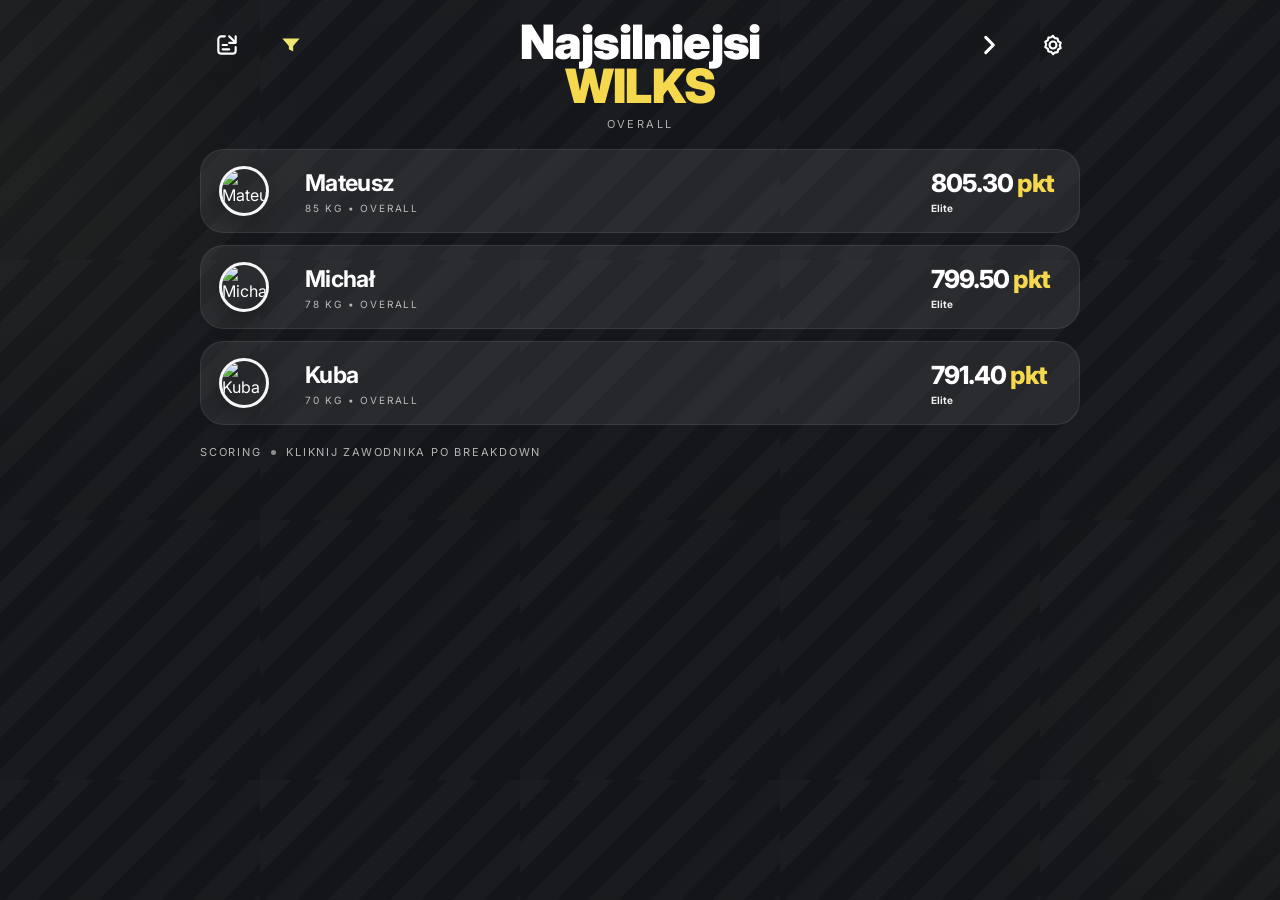
==== commit 19dc20f3: "Add files via upload" ====
--- a/index.html
+++ b/index.html
@@ -1,5 +1,5 @@
 <!DOCTYPE html>
-<html lang="en">
+<html lang="pl">
 <head>
   <meta charset="UTF-8">
   <meta name="viewport" content="width=device-width, initial-scale=1.0">
@@ -9,32 +9,52 @@
   <link href="https://fonts.googleapis.com/css2?family=Inter:wght@400;500;600;700;800;900&display=swap" rel="stylesheet">
   <link rel="stylesheet" href="styles.css">
 </head>
-<body>
-  <main class="shell">
-    <div class="phone-frame">
-      <div class="app">
-        <header class="topbar">
-          <a class="icon-btn" href="zasady.html" aria-label="Rules">📘</a>
-          <div class="brand">
-            <div class="brand-kicker">Ranking app</div>
-            <div class="brand-title">GRAVITY WARRIORS</div>
+<body class="page-ranking">
+  <main class="ranking-page">
+    <section class="ranking-screen ranking-screen--full">
+      <header class="ranking-header">
+        <div class="header-side left-tools">
+          <a class="tool-btn tool-btn--large" href="zasady.html" aria-label="Zasady" title="Zasady">
+            <svg viewBox="0 0 24 24" aria-hidden="true"><path d="M10 4H6.8A2.8 2.8 0 0 0 4 6.8v10.4A2.8 2.8 0 0 0 6.8 20H17.2A2.8 2.8 0 0 0 20 17.2V14" fill="none" stroke="currentColor" stroke-width="2" stroke-linecap="round"/><path d="M8 12h4M8 16h6M14 4l6 6M20 4v6h-6" fill="none" stroke="currentColor" stroke-width="2" stroke-linecap="round" stroke-linejoin="round"/></svg>
+          </a>
+
+          <div class="filter-trigger-wrap">
+            <button class="tool-btn tool-btn--large tool-btn--accent" id="filterToggle" type="button" aria-label="Filtruj kategorię" title="Filtruj kategorię">
+              <svg viewBox="0 0 24 24" aria-hidden="true"><path d="M4 6h16l-6 7v5l-4-2v-3L4 6z" fill="currentColor"/></svg>
+            </button>
+            <select class="floating-select" id="categorySelect" aria-label="Kategoria rankingu"></select>
           </div>
-          <a class="icon-btn" href="generator.html" aria-label="Generator">⚙️</a>
-        </header>
+        </div>
 
-        <section class="panel">
-          <div class="filter-wrap">
-            <label class="filter-label" for="categorySelect">Category</label>
-            <select class="select" id="categorySelect"></select>
+        <div class="brand brand--ranking">
+          <div class="brand-title-stack">
+            <span class="brand-line brand-line-top">Najsilniejsi</span>
+            <span class="brand-line brand-line-bottom">WILKS</span>
           </div>
+          <div class="brand-subtitle" id="categoryBadge">Overall</div>
+        </div>
 
-          <div class="ranking-list" id="rankingList"></div>
-          <div class="empty-state" id="emptyState" hidden>No athletes available for this category yet.</div>
-        </section>
+        <div class="header-side right-tools">
+          <button class="tool-btn tool-btn--large" id="nextCategoryBtn" type="button" aria-label="Następna kategoria" title="Następna kategoria">
+            <svg viewBox="0 0 24 24" aria-hidden="true"><path d="M9 5l7 7-7 7" fill="none" stroke="currentColor" stroke-width="2.8" stroke-linecap="round" stroke-linejoin="round"/></svg>
+          </button>
+          <a class="tool-btn tool-btn--large" href="generator.html" aria-label="Generator zawodnika" title="Generator zawodnika">
+            <svg viewBox="0 0 24 24" aria-hidden="true"><path d="M12 3.5l1.6 2.1 2.6.4.6 2.5 2.3 1.3-.8 2.5.8 2.5-2.3 1.3-.6 2.5-2.6.4L12 20.5l-1.6-2.1-2.6-.4-.6-2.5L4.9 14l.8-2.5-.8-2.5 2.3-1.3.6-2.5 2.6-.4L12 3.5z" fill="none" stroke="currentColor" stroke-width="2" stroke-linejoin="round"/><circle cx="12" cy="12" r="3.2" fill="none" stroke="currentColor" stroke-width="2"/></svg>
+          </a>
+        </div>
+      </header>
 
-        <div class="bottom-meta">Scoring system <span id="versionName"></span></div>
-      </div>
-    </div>
+      <section class="ranking-stage">
+        <div class="ranking-list ranking-list--flat" id="rankingList"></div>
+        <div class="empty-state empty-state--dark" id="emptyState" hidden>Brak zawodników w tej kategorii.</div>
+      </section>
+
+      <footer class="ranking-footer">
+        <span>Scoring <strong id="versionName"></strong></span>
+        <span class="footer-dot"></span>
+        <span>Kliknij zawodnika po breakdown</span>
+      </footer>
+    </section>
   </main>
 
   <script src="config.js"></script>
--- a/styles.css
+++ b/styles.css
@@ -1,13 +1,14 @@
 :root {
-  --bg: #f6f7fb;
-  --card: rgba(255,255,255,0.92);
-  --card-strong: #ffffff;
-  --text: #111827;
-  --muted: #6b7280;
-  --line: #e5e7eb;
-  --accent: #111827;
-  --accent-soft: #eef2ff;
-  --shadow: 0 12px 32px rgba(17, 24, 39, 0.08);
+  --bg: #111317;
+  --screen: #101216;
+  --text: #ffffff;
+  --muted: rgba(255,255,255,0.68);
+  --line: rgba(255,255,255,0.12);
+  --line-soft: rgba(255,255,255,0.08);
+  --yellow: #efe66f;
+  --yellow-2: #f5d84d;
+  --card: rgba(255,255,255,0.055);
+  --card-strong: rgba(255,255,255,0.075);
   --radius-xl: 28px;
   --radius-lg: 20px;
   --radius-md: 16px;
@@ -18,293 +19,452 @@
 body {
   font-family: Inter, ui-sans-serif, system-ui, -apple-system, BlinkMacSystemFont, "Segoe UI", sans-serif;
   background:
-    radial-gradient(circle at top left, rgba(99,102,241,0.10), transparent 28%),
-    radial-gradient(circle at bottom right, rgba(16,185,129,0.08), transparent 28%),
-    var(--bg);
+    radial-gradient(circle at 0% 18%, rgba(239, 230, 109, 0.03), transparent 22%),
+    radial-gradient(circle at 100% 82%, rgba(239, 230, 109, 0.025), transparent 22%),
+    linear-gradient(180deg, rgba(255,255,255,0.02), rgba(255,255,255,0.01)),
+    linear-gradient(135deg, rgba(255,255,255,0.03) 0 6%, transparent 6% 12%, rgba(255,255,255,0.03) 12% 18%, transparent 18% 24%, rgba(255,255,255,0.02) 24% 30%, transparent 30% 36%, rgba(255,255,255,0.025) 36% 42%, transparent 42% 48%, rgba(255,255,255,0.02) 48% 54%, transparent 54% 60%, rgba(255,255,255,0.025) 60% 66%, transparent 66% 72%, rgba(255,255,255,0.02) 72% 78%, transparent 78% 84%, rgba(255,255,255,0.025) 84% 90%, transparent 90% 100%),
+    var(--screen);
+  background-size: auto, auto, auto, 260px 260px, auto;
   color: var(--text);
 }
 
 a { color: inherit; text-decoration: none; }
 button, input, select, textarea { font: inherit; }
 
-.shell {
+.ranking-page,
+.subpage-layout {
   min-height: 100vh;
-  padding: 24px 16px 40px;
-}
-
-.phone-frame {
-  width: min(100%, 460px);
+}
+
+.ranking-screen,
+.subpage-screen {
+  width: 100%;
+  max-width: 920px;
   margin: 0 auto;
-  background: rgba(255,255,255,0.55);
-  border: 1px solid rgba(255,255,255,0.75);
-  border-radius: 34px;
-  box-shadow: var(--shadow);
-  backdrop-filter: blur(14px);
-  overflow: hidden;
-}
-
-.app {
-  padding: 20px 16px 18px;
-}
-
-.topbar {
-  display: grid;
-  grid-template-columns: 48px 1fr 48px;
+  padding: 18px 20px 28px;
+  position: relative;
+}
+
+.ranking-screen--full { min-height: 100vh; }
+
+.ranking-header,
+.subpage-header {
+  display: grid;
+  grid-template-columns: 1fr auto 1fr;
+  align-items: start;
+  gap: 12px;
+  position: relative;
+  z-index: 1;
+}
+
+.header-side {
+  display: flex;
   align-items: center;
+  gap: 10px;
+}
+.left-tools { justify-content: flex-start; }
+.right-tools { justify-content: flex-end; }
+
+.tool-btn {
+  width: 50px;
+  height: 50px;
+  border-radius: 16px;
+  border: 1px solid transparent;
+  background: transparent;
+  color: #fff;
+  display: grid;
+  place-items: center;
+  cursor: pointer;
+  transition: transform .16s ease, opacity .16s ease, background .16s ease;
+}
+.tool-btn:hover { transform: translateY(-1px); background: rgba(255,255,255,0.05); }
+.tool-btn svg { width: 24px; height: 24px; }
+.tool-btn--large { width: 54px; height: 54px; }
+.tool-btn--large svg { width: 26px; height: 26px; }
+.tool-btn--accent { color: var(--yellow); }
+
+.filter-trigger-wrap {
+  position: relative;
+  display: flex;
+  align-items: center;
+}
+
+.floating-select {
+  position: absolute;
+  left: 0;
+  top: calc(100% + 8px);
+  width: 210px;
+  padding: 12px 14px;
+  border-radius: 14px;
+  border: 1px solid rgba(255,255,255,0.12);
+  background: rgba(14,16,20,0.96);
+  color: #fff;
+  outline: none;
+  box-shadow: 0 18px 40px rgba(0,0,0,0.36);
+  opacity: 0;
+  pointer-events: none;
+  transform: translateY(-6px);
+  transition: opacity .18s ease, transform .18s ease;
+  z-index: 8;
+}
+
+.filter-trigger-wrap.open .floating-select,
+.floating-select:focus {
+  opacity: 1;
+  pointer-events: auto;
+  transform: translateY(0);
+}
+
+.brand--ranking,
+.subpage-brand {
+  text-align: center;
+  padding-top: 2px;
+}
+
+.brand-title-stack {
+  line-height: .92;
+  font-weight: 900;
+  letter-spacing: -0.05em;
+}
+.brand-line { display: block; font-size: clamp(28px, 3.7vw, 56px); }
+.brand-line-top { color: #fff; }
+.brand-line-bottom { color: var(--yellow-2); }
+.brand-subtitle,
+.subpage-kicker {
+  margin-top: 10px;
+  font-size: 11px;
+  letter-spacing: .22em;
+  text-transform: uppercase;
+  color: rgba(255,255,255,0.66);
+}
+
+.subpage-title {
+  margin-top: 8px;
+  font-size: clamp(24px, 2.8vw, 38px);
+  font-weight: 800;
+  letter-spacing: -0.04em;
+}
+
+.ranking-stage {
+  margin-top: 18px;
+  position: relative;
+  z-index: 1;
+}
+
+.ranking-list {
+  display: grid;
   gap: 12px;
-  margin-bottom: 16px;
-}
-
-.icon-btn {
-  width: 48px;
-  height: 48px;
-  border-radius: 14px;
-  border: 1px solid var(--line);
+}
+
+.ranking-list--flat .athlete-row {
+  position: relative;
+  border-radius: 24px;
+  overflow: visible;
+  background: var(--card);
+  border: 1px solid var(--line-soft);
+}
+
+.athlete-row.top-1,
+.athlete-row.top-2,
+.athlete-row.top-3 {
   background: var(--card-strong);
-  display: grid;
-  place-items: center;
-  box-shadow: 0 4px 18px rgba(17,24,39,0.05);
-}
-
-.brand { text-align: center; }
-.brand-kicker {
-  font-size: 12px;
-  letter-spacing: .18em;
-  color: var(--muted);
-  text-transform: uppercase;
-}
-.brand-title {
-  margin-top: 2px;
-  font-size: 28px;
-  font-weight: 800;
-  letter-spacing: -0.03em;
-}
-
-.panel {
-  background: var(--card);
-  border: 1px solid rgba(255,255,255,0.8);
-  border-radius: var(--radius-xl);
-  padding: 16px;
-  box-shadow: 0 8px 24px rgba(17,24,39,0.06);
-}
-
-.filter-wrap { margin-bottom: 14px; }
-.filter-label,
-.section-label {
-  display: block;
-  font-size: 12px;
-  color: var(--muted);
-  text-transform: uppercase;
-  letter-spacing: .12em;
-  margin-bottom: 10px;
-}
-
-.select {
-  width: 100%;
-  border: 1px solid var(--line);
-  background: var(--card-strong);
-  color: var(--text);
-  border-radius: 16px;
-  padding: 14px 16px;
-  outline: none;
-}
-
-.ranking-list {
-  display: grid;
-  gap: 12px;
-}
-
-.athlete-row {
-  background: var(--card-strong);
-  border: 1px solid var(--line);
-  border-radius: 20px;
-  overflow: hidden;
-}
-
-.athlete-row.top-1 { box-shadow: 0 8px 28px rgba(245, 158, 11, 0.16); }
-.athlete-row.top-2 { box-shadow: 0 8px 28px rgba(148, 163, 184, 0.16); }
-.athlete-row.top-3 { box-shadow: 0 8px 28px rgba(180, 83, 9, 0.10); }
+}
 
 .athlete-button {
   appearance: none;
+  width: 100%;
   border: 0;
   background: transparent;
-  width: 100%;
+  color: inherit;
+  display: grid;
+  grid-template-columns: 72px 1fr auto;
+  align-items: center;
+  gap: 16px;
+  padding: 16px 16px;
   text-align: left;
-  display: grid;
-  grid-template-columns: auto auto 1fr auto;
-  gap: 12px;
+  cursor: pointer;
+}
+
+.rank-badge { display: none; }
+
+.avatar {
+  width: 50px;
+  height: 50px;
+  border-radius: 999px;
+  object-fit: cover;
+  border: 3px solid rgba(255,255,255,0.96);
+  box-shadow: 0 8px 22px rgba(0,0,0,0.25);
+  margin-left: 2px;
+}
+
+.athlete-main {
+  min-width: 0;
+  display: flex;
   align-items: center;
-  padding: 14px;
-  cursor: pointer;
-}
-
-.rank-badge {
-  min-width: 38px;
-  height: 38px;
-  border-radius: 12px;
-  background: var(--accent-soft);
-  display: grid;
-  place-items: center;
-  font-size: 13px;
+}
+
+.athlete-name {
+  font-size: clamp(18px, 1.8vw, 28px);
   font-weight: 700;
-  color: #4338ca;
-}
-
-.avatar {
-  width: 56px;
-  height: 56px;
-  border-radius: 50%;
-  object-fit: cover;
-  border: 2px solid #fff;
-  box-shadow: 0 6px 16px rgba(17,24,39,0.10);
-}
-
-.athlete-main { min-width: 0; }
-.athlete-name {
-  font-size: 17px;
-  font-weight: 800;
+  letter-spacing: -0.03em;
   white-space: nowrap;
   overflow: hidden;
   text-overflow: ellipsis;
 }
+
 .athlete-subtitle {
+  margin-top: 5px;
+  font-size: 10px;
+  letter-spacing: .18em;
+  text-transform: uppercase;
+  color: var(--muted);
+}
+
+.athlete-score {
+  text-align: left;
+  min-width: 132px;
+  padding-right: 2px;
+}
+
+.score-value {
+  font-size: clamp(18px, 1.95vw, 28px);
+  font-weight: 800;
+  letter-spacing: -0.04em;
+  color: #fff;
+  display: inline-flex;
+  align-items: baseline;
+  gap: 4px;
+}
+.score-number { color: #fff; }
+.score-unit { color: var(--yellow-2); }
+.score-label {
   margin-top: 4px;
+  font-size: 10px;
+  font-weight: 700;
+  color: rgba(255,255,255,0.92);
+}
+
+.athlete-details {
+  padding: 0 14px 16px 14px;
+}
+.hidden { display: none; }
+
+.detail-grid {
+  display: grid;
+  grid-template-columns: repeat(3, minmax(0, 1fr));
+  gap: 10px;
+}
+
+.detail-item {
+  border: 1px solid var(--line-soft);
+  background: rgba(255,255,255,0.04);
+  border-radius: 16px;
+  padding: 12px 14px;
+}
+.detail-item--meta {
+  background: rgba(255,255,255,0.06);
+}
+.detail-label {
+  display: block;
+  font-size: 10px;
+  letter-spacing: .16em;
+  text-transform: uppercase;
   color: var(--muted);
-  font-size: 13px;
-}
-
-.athlete-score { text-align: right; }
-.score-value {
-  font-size: 22px;
-  font-weight: 900;
+}
+.detail-value {
+  display: block;
+  margin-top: 7px;
+  font-size: 18px;
+  font-weight: 700;
   letter-spacing: -0.03em;
 }
-.score-label {
-  margin-top: 2px;
+.detail-points {
+  display: block;
+  margin-top: 5px;
+  font-size: 11px;
+  color: rgba(255,255,255,0.72);
+}
+
+.empty-state {
+  margin-top: 24px;
+  padding: 18px 20px;
+  border-radius: 18px;
+  border: 1px solid var(--line);
+  text-align: center;
+}
+.empty-state--dark {
+  background: rgba(255,255,255,0.04);
+}
+
+.ranking-footer {
+  position: relative;
+  z-index: 1;
+  margin-top: 20px;
+  display: flex;
+  align-items: center;
+  gap: 10px;
+  flex-wrap: wrap;
+  font-size: 11px;
+  letter-spacing: .16em;
+  text-transform: uppercase;
   color: var(--muted);
-  font-size: 12px;
-  text-transform: uppercase;
-  letter-spacing: .14em;
-}
-
-.athlete-details {
-  border-top: 1px solid var(--line);
-  padding: 14px;
-  background: linear-gradient(180deg, rgba(248,250,252,0.95), #fff);
-}
-.hidden { display: none; }
-
-.detail-grid,
-.preview-grid {
+}
+.footer-dot {
+  width: 5px;
+  height: 5px;
+  border-radius: 999px;
+  background: rgba(255,255,255,0.5);
+}
+
+.subpage-card {
+  position: relative;
+  z-index: 1;
+  margin-top: 16px;
+  border: 1px solid var(--line-soft);
+  background: rgba(255,255,255,0.05);
+  border-radius: 20px;
+  padding: 18px;
+}
+.section-label {
+  margin-bottom: 14px;
+  font-size: 11px;
+  letter-spacing: .18em;
+  text-transform: uppercase;
+  color: var(--muted);
+}
+
+.form-grid {
   display: grid;
   grid-template-columns: repeat(2, minmax(0, 1fr));
-  gap: 10px;
-}
-.detail-grid > div,
-.preview-stat {
-  padding: 12px;
-  border-radius: 14px;
-  background: #f9fafb;
-  border: 1px solid var(--line);
-}
-.detail-grid span,
-.preview-stat span,
-.muted {
-  display: block;
+  gap: 12px;
+}
+.form-grid .full { grid-column: 1 / -1; }
+.field { display: grid; gap: 8px; }
+.field-label {
+  font-size: 11px;
+  letter-spacing: .16em;
+  text-transform: uppercase;
   color: var(--muted);
-  font-size: 12px;
-  margin-bottom: 6px;
-  text-transform: uppercase;
-  letter-spacing: .08em;
-}
-.detail-grid strong,
-.preview-stat strong {
-  font-size: 18px;
-}
-
-.bottom-meta {
-  margin-top: 14px;
-  text-align: center;
-  color: var(--muted);
-  font-size: 12px;
-}
-
-.copy-wrap,
-.rules-grid,
-.form-grid,
-.generator-stack {
-  display: grid;
-  gap: 14px;
-}
-
-.form-grid {
-  grid-template-columns: 1fr 1fr;
-}
-.form-grid .full { grid-column: 1 / -1; }
-
-.input,
-.textarea {
+}
+.input, .textarea {
   width: 100%;
-  border: 1px solid var(--line);
-  background: #fff;
+  border: 1px solid var(--line-soft);
   border-radius: 14px;
   padding: 12px 14px;
+  background: rgba(12,14,17,0.76);
+  color: #fff;
   outline: none;
 }
-
+.input::placeholder { color: rgba(255,255,255,0.34); }
 .textarea {
-  min-height: 260px;
+  min-height: 220px;
   resize: vertical;
-  font-family: ui-monospace, SFMono-Regular, Menlo, Consolas, monospace;
-  font-size: 13px;
-}
-
+}
+.input:focus, .textarea:focus {
+  border-color: rgba(239, 230, 109, 0.45);
+  box-shadow: 0 0 0 4px rgba(239, 230, 109, 0.08);
+}
 .btn {
+  margin-top: 14px;
+  width: 100%;
   border: 0;
-  background: var(--accent);
-  color: #fff;
   border-radius: 14px;
-  padding: 12px 16px;
+  padding: 12px 14px;
+  background: var(--yellow-2);
+  color: #0f1114;
+  font-weight: 800;
+  cursor: pointer;
+}
+.copy-wrap { display: grid; gap: 12px; }
+
+.rules-grid {
+  display: grid;
+  grid-template-columns: repeat(2, minmax(0, 1fr));
+  gap: 16px;
+  position: relative;
+  z-index: 1;
+  margin-top: 16px;
+}
+.rules-grid h3 {
+  margin: 0 0 12px;
+  font-size: 18px;
   font-weight: 700;
-}
-
-.warning-item {
-  padding: 12px 14px;
-  border-radius: 14px;
-  background: #fff7ed;
-  border: 1px solid #fdba74;
-  color: #9a3412;
-}
-
-.rules-grid article {
-  background: #fff;
-  border: 1px solid var(--line);
-  border-radius: 18px;
-  padding: 16px;
-}
-.rules-grid h3 {
-  margin: 0 0 8px;
-  font-size: 16px;
 }
 .rules-grid p,
 .rules-grid li {
-  color: #374151;
+  color: rgba(255,255,255,0.84);
   line-height: 1.6;
-}
-
-.empty-state {
-  border: 1px dashed var(--line);
-  border-radius: 18px;
-  padding: 18px;
-  text-align: center;
-  color: var(--muted);
-  background: rgba(255,255,255,0.55);
-}
-
-@media (max-width: 420px) {
-  .brand-title { font-size: 24px; }
-  .athlete-button { grid-template-columns: auto auto 1fr; }
-  .athlete-score { grid-column: 2 / 4; padding-left: 50px; text-align: left; }
-  .form-grid { grid-template-columns: 1fr; }
-}
+  font-size: 14px;
+}
+.rules-grid ul {
+  margin: 0;
+  padding-left: 18px;
+}
+
+@media (max-width: 820px) {
+  .ranking-screen,
+  .subpage-screen {
+    padding-inline: 14px;
+  }
+
+  .ranking-header,
+  .subpage-header {
+    grid-template-columns: 1fr;
+    gap: 16px;
+  }
+
+  .header-side,
+  .subpage-header > :first-child,
+  .subpage-header > :last-child {
+    justify-content: space-between;
+  }
+
+  .brand--ranking,
+  .subpage-brand {
+    order: -1;
+  }
+
+  .athlete-button {
+    grid-template-columns: 62px 1fr 122px;
+    gap: 14px;
+    padding: 14px 14px;
+  }
+
+  .detail-grid,
+  .rules-grid,
+  .form-grid {
+    grid-template-columns: 1fr;
+  }
+}
+
+@media (max-width: 560px) {
+  .tool-btn,
+  .tool-btn--large {
+    width: 48px;
+    height: 48px;
+  }
+  .tool-btn svg,
+  .tool-btn--large svg {
+    width: 24px;
+    height: 24px;
+  }
+  .brand-line { font-size: 42px; }
+  .athlete-name {
+    font-size: 16px;
+    white-space: normal;
+  }
+  .score-value {
+    font-size: 18px;
+  }
+  .athlete-button {
+    grid-template-columns: 54px 1fr 102px;
+  }
+  .avatar {
+    width: 46px;
+    height: 46px;
+    border-width: 3px;
+  }
+  .athlete-details {
+    padding: 0 12px 14px;
+  }
+}
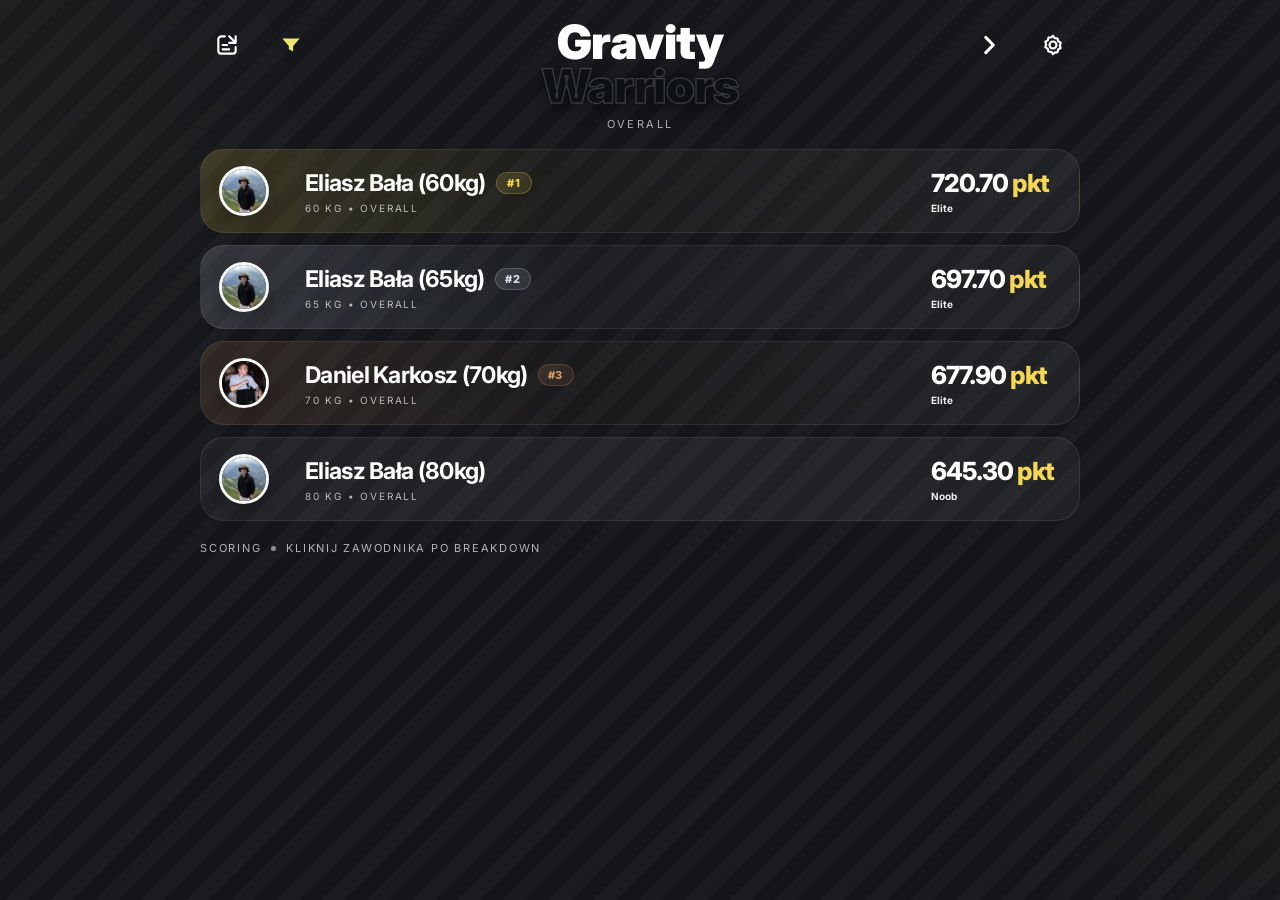
==== commit 49635e0c: "Add files via upload" ====
--- a/index.html
+++ b/index.html
@@ -28,8 +28,8 @@
 
         <div class="brand brand--ranking">
           <div class="brand-title-stack">
-            <span class="brand-line brand-line-top">Najsilniejsi</span>
-            <span class="brand-line brand-line-bottom">WILKS</span>
+            <span class="brand-line brand-line-top">Gravity</span>
+            <span class="brand-line brand-line-bottom brand-line-bottom--dark">Warriors</span>
           </div>
           <div class="brand-subtitle" id="categoryBadge">Overall</div>
         </div>
--- a/styles.css
+++ b/styles.css
@@ -22,9 +22,16 @@
     radial-gradient(circle at 0% 18%, rgba(239, 230, 109, 0.03), transparent 22%),
     radial-gradient(circle at 100% 82%, rgba(239, 230, 109, 0.025), transparent 22%),
     linear-gradient(180deg, rgba(255,255,255,0.02), rgba(255,255,255,0.01)),
-    linear-gradient(135deg, rgba(255,255,255,0.03) 0 6%, transparent 6% 12%, rgba(255,255,255,0.03) 12% 18%, transparent 18% 24%, rgba(255,255,255,0.02) 24% 30%, transparent 30% 36%, rgba(255,255,255,0.025) 36% 42%, transparent 42% 48%, rgba(255,255,255,0.02) 48% 54%, transparent 54% 60%, rgba(255,255,255,0.025) 60% 66%, transparent 66% 72%, rgba(255,255,255,0.02) 72% 78%, transparent 78% 84%, rgba(255,255,255,0.025) 84% 90%, transparent 90% 100%),
+    repeating-linear-gradient(
+      135deg,
+      rgba(255,255,255,0.03) 0 16px,
+      transparent 16px 32px,
+      rgba(255,255,255,0.022) 32px 48px,
+      transparent 48px 64px,
+      rgba(255,255,255,0.026) 64px 80px,
+      transparent 80px 96px
+    ),
     var(--screen);
-  background-size: auto, auto, auto, 260px 260px, auto;
   color: var(--text);
 }
 
@@ -129,6 +136,11 @@
 .brand-line { display: block; font-size: clamp(28px, 3.7vw, 56px); }
 .brand-line-top { color: #fff; }
 .brand-line-bottom { color: var(--yellow-2); }
+.brand-line-bottom--dark {
+  color: #0d1015;
+  -webkit-text-stroke: 1.4px rgba(255,255,255,0.16);
+  text-shadow: 0 4px 18px rgba(0,0,0,0.55), 0 0 0.5px rgba(255,255,255,0.15);
+}
 .brand-subtitle,
 .subpage-kicker {
   margin-top: 10px;
@@ -168,6 +180,18 @@
 .athlete-row.top-2,
 .athlete-row.top-3 {
   background: var(--card-strong);
+}
+.athlete-row.top-1 {
+  background:
+    linear-gradient(90deg, rgba(245, 216, 77, 0.16), rgba(245, 216, 77, 0.03) 42%, rgba(255,255,255,0.055) 100%);
+}
+.athlete-row.top-2 {
+  background:
+    linear-gradient(90deg, rgba(210, 217, 232, 0.16), rgba(210, 217, 232, 0.03) 42%, rgba(255,255,255,0.055) 100%);
+}
+.athlete-row.top-3 {
+  background:
+    linear-gradient(90deg, rgba(198, 138, 90, 0.16), rgba(198, 138, 90, 0.03) 42%, rgba(255,255,255,0.055) 100%);
 }
 
 .athlete-button {
@@ -203,6 +227,13 @@
   align-items: center;
 }
 
+.athlete-name-row {
+  display: flex;
+  align-items: center;
+  gap: 10px;
+  min-width: 0;
+  flex-wrap: wrap;
+}
 .athlete-name {
   font-size: clamp(18px, 1.8vw, 28px);
   font-weight: 700;
@@ -210,6 +241,35 @@
   white-space: nowrap;
   overflow: hidden;
   text-overflow: ellipsis;
+}
+.place-tag {
+  display: inline-flex;
+  align-items: center;
+  justify-content: center;
+  min-width: 36px;
+  height: 22px;
+  padding: 0 8px;
+  border-radius: 999px;
+  font-size: 11px;
+  font-weight: 800;
+  letter-spacing: .06em;
+  border: 1px solid rgba(255,255,255,0.10);
+  background: rgba(255,255,255,0.05);
+}
+.place-tag--1 {
+  color: #f5d84d;
+  background: rgba(245, 216, 77, 0.12);
+  border-color: rgba(245, 216, 77, 0.22);
+}
+.place-tag--2 {
+  color: #d7deea;
+  background: rgba(215, 222, 234, 0.12);
+  border-color: rgba(215, 222, 234, 0.20);
+}
+.place-tag--3 {
+  color: #d49a6b;
+  background: rgba(212, 154, 107, 0.12);
+  border-color: rgba(212, 154, 107, 0.20);
 }
 
 .athlete-subtitle {
@@ -262,7 +322,9 @@
   padding: 12px 14px;
 }
 .detail-item--meta {
-  background: rgba(255,255,255,0.06);
+  background:
+    linear-gradient(135deg, rgba(255,255,255,0.13), rgba(255,255,255,0.06));
+  border-color: rgba(255,255,255,0.12);
 }
 .detail-label {
   display: block;
@@ -409,19 +471,25 @@
 
   .ranking-header,
   .subpage-header {
-    grid-template-columns: 1fr;
-    gap: 16px;
+    grid-template-columns: auto 1fr auto;
+    align-items: start;
+    gap: 10px;
   }
 
   .header-side,
   .subpage-header > :first-child,
   .subpage-header > :last-child {
-    justify-content: space-between;
+    justify-content: flex-start;
+  }
+
+  .right-tools,
+  .subpage-header > :last-child {
+    justify-content: flex-end;
   }
 
   .brand--ranking,
   .subpage-brand {
-    order: -1;
+    order: 0;
   }
 
   .athlete-button {
@@ -440,15 +508,29 @@
 @media (max-width: 560px) {
   .tool-btn,
   .tool-btn--large {
-    width: 48px;
-    height: 48px;
+    width: 44px;
+    height: 44px;
   }
   .tool-btn svg,
   .tool-btn--large svg {
-    width: 24px;
-    height: 24px;
+    width: 22px;
+    height: 22px;
+  }
+  .ranking-header,
+  .subpage-header {
+    grid-template-columns: auto 1fr auto;
+    gap: 8px;
+  }
+  .header-side {
+    gap: 6px;
   }
   .brand-line { font-size: 42px; }
+  .brand-subtitle,
+  .subpage-kicker {
+    margin-top: 8px;
+    font-size: 10px;
+    letter-spacing: .18em;
+  }
   .athlete-name {
     font-size: 16px;
     white-space: normal;
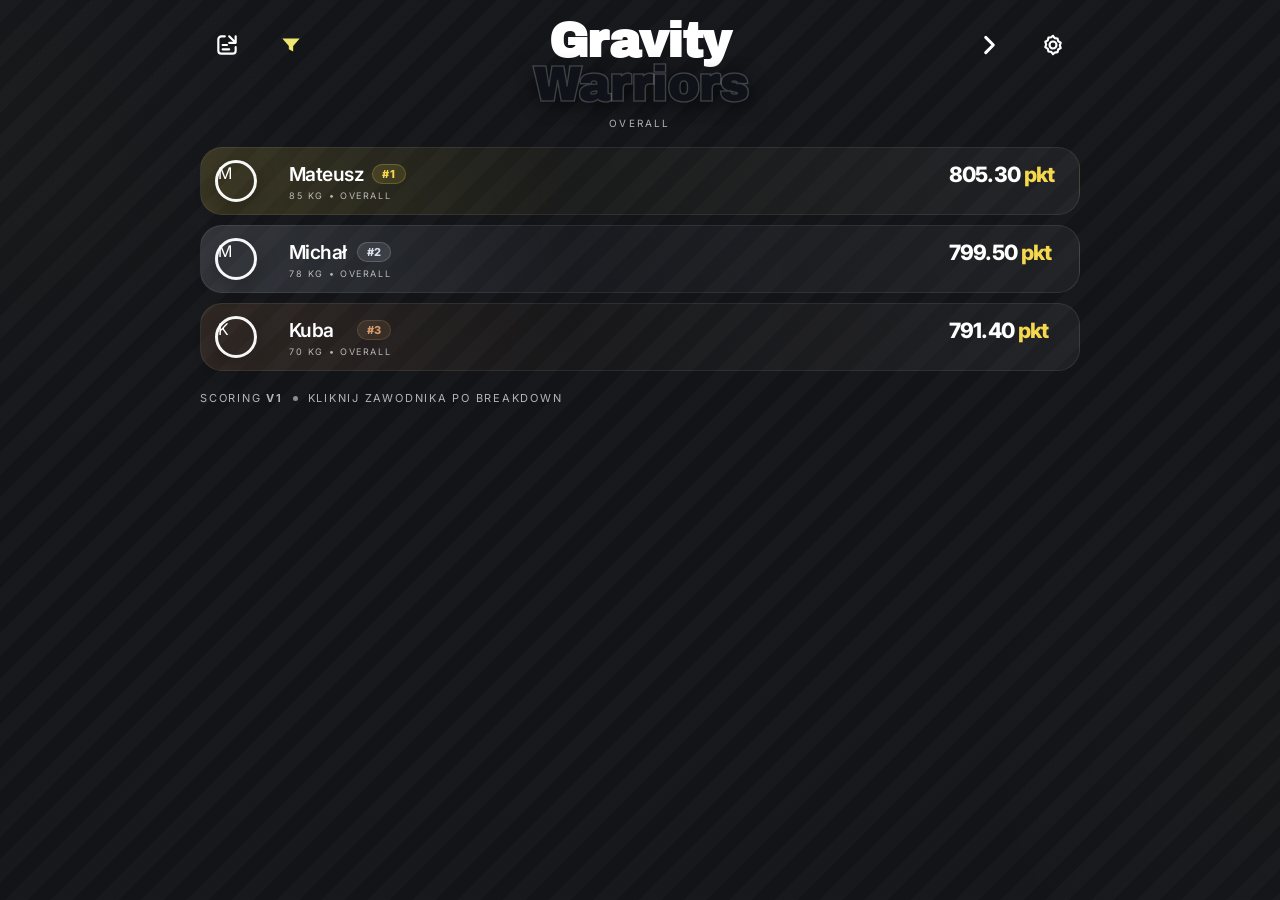
==== commit 59db1694: "Add files via upload" ====
--- a/index.html
+++ b/index.html
@@ -6,7 +6,7 @@
   <title>Gravity Warriors</title>
   <link rel="preconnect" href="https://fonts.googleapis.com">
   <link rel="preconnect" href="https://fonts.gstatic.com" crossorigin>
-  <link href="https://fonts.googleapis.com/css2?family=Inter:wght@400;500;600;700;800;900&display=swap" rel="stylesheet">
+  <link href="https://fonts.googleapis.com/css2?family=Archivo+Black&family=Inter:wght@400;500;600;700;800;900&display=swap" rel="stylesheet">
   <link rel="stylesheet" href="styles.css">
 </head>
 <body class="page-ranking">
--- a/styles.css
+++ b/styles.css
@@ -19,17 +19,13 @@
 body {
   font-family: Inter, ui-sans-serif, system-ui, -apple-system, BlinkMacSystemFont, "Segoe UI", sans-serif;
   background:
-    radial-gradient(circle at 0% 18%, rgba(239, 230, 109, 0.03), transparent 22%),
-    radial-gradient(circle at 100% 82%, rgba(239, 230, 109, 0.025), transparent 22%),
-    linear-gradient(180deg, rgba(255,255,255,0.02), rgba(255,255,255,0.01)),
+    radial-gradient(circle at 0% 18%, rgba(239, 230, 109, 0.018), transparent 22%),
+    radial-gradient(circle at 100% 82%, rgba(239, 230, 109, 0.014), transparent 22%),
+    linear-gradient(180deg, rgba(255,255,255,0.012), rgba(255,255,255,0.006)),
     repeating-linear-gradient(
       135deg,
-      rgba(255,255,255,0.03) 0 16px,
-      transparent 16px 32px,
-      rgba(255,255,255,0.022) 32px 48px,
-      transparent 48px 64px,
-      rgba(255,255,255,0.026) 64px 80px,
-      transparent 80px 96px
+      rgba(255,255,255,0.018) 0 16px,
+      transparent 16px 32px
     ),
     var(--screen);
   color: var(--text);
@@ -73,8 +69,8 @@
 .right-tools { justify-content: flex-end; }
 
 .tool-btn {
-  width: 50px;
-  height: 50px;
+  width: 42px;
+  height: 42px;
   border-radius: 16px;
   border: 1px solid transparent;
   background: transparent;
@@ -132,19 +128,20 @@
   line-height: .92;
   font-weight: 900;
   letter-spacing: -0.05em;
+  font-family: "Archivo Black", Inter, ui-sans-serif, system-ui, sans-serif;
 }
 .brand-line { display: block; font-size: clamp(28px, 3.7vw, 56px); }
 .brand-line-top { color: #fff; }
 .brand-line-bottom { color: var(--yellow-2); }
 .brand-line-bottom--dark {
-  color: #0d1015;
-  -webkit-text-stroke: 1.4px rgba(255,255,255,0.16);
-  text-shadow: 0 4px 18px rgba(0,0,0,0.55), 0 0 0.5px rgba(255,255,255,0.15);
+  color: #0f1218;
+  -webkit-text-stroke: 1.5px rgba(255,255,255,0.18);
+  text-shadow: 0 4px 18px rgba(0,0,0,0.62), 0 0 0.5px rgba(255,255,255,0.18);
 }
 .brand-subtitle,
 .subpage-kicker {
   margin-top: 10px;
-  font-size: 11px;
+  font-size: 10px;
   letter-spacing: .22em;
   text-transform: uppercase;
   color: rgba(255,255,255,0.66);
@@ -165,12 +162,12 @@
 
 .ranking-list {
   display: grid;
-  gap: 12px;
+  gap: 10px;
 }
 
 .ranking-list--flat .athlete-row {
   position: relative;
-  border-radius: 24px;
+  border-radius: 22px;
   overflow: visible;
   background: var(--card);
   border: 1px solid var(--line-soft);
@@ -201,10 +198,10 @@
   background: transparent;
   color: inherit;
   display: grid;
-  grid-template-columns: 72px 1fr auto;
-  align-items: center;
-  gap: 16px;
-  padding: 16px 16px;
+  grid-template-columns: 62px 1fr auto;
+  align-items: center;
+  gap: 12px;
+  padding: 12px 14px;
   text-align: left;
   cursor: pointer;
 }
@@ -212,13 +209,13 @@
 .rank-badge { display: none; }
 
 .avatar {
-  width: 50px;
-  height: 50px;
+  width: 42px;
+  height: 42px;
   border-radius: 999px;
   object-fit: cover;
   border: 3px solid rgba(255,255,255,0.96);
   box-shadow: 0 8px 22px rgba(0,0,0,0.25);
-  margin-left: 2px;
+  margin-left: 0;
 }
 
 .athlete-main {
@@ -230,13 +227,16 @@
 .athlete-name-row {
   display: flex;
   align-items: center;
-  gap: 10px;
+  gap: 8px;
   min-width: 0;
-  flex-wrap: wrap;
-}
+  flex-wrap: nowrap;
+}
+.athlete-name-row > * { min-width: 0; }
+.athlete-name { flex: 1 1 auto; min-width: 0; }
+.place-tag { flex: 0 0 auto; }
 .athlete-name {
-  font-size: clamp(18px, 1.8vw, 28px);
-  font-weight: 700;
+  font-size: clamp(16px, 1.5vw, 24px);
+  font-weight: 600;
   letter-spacing: -0.03em;
   white-space: nowrap;
   overflow: hidden;
@@ -246,9 +246,9 @@
   display: inline-flex;
   align-items: center;
   justify-content: center;
-  min-width: 36px;
-  height: 22px;
-  padding: 0 8px;
+  min-width: 34px;
+  height: 20px;
+  padding: 0 7px;
   border-radius: 999px;
   font-size: 11px;
   font-weight: 800;
@@ -273,8 +273,8 @@
 }
 
 .athlete-subtitle {
-  margin-top: 5px;
-  font-size: 10px;
+  margin-top: 4px;
+  font-size: 9px;
   letter-spacing: .18em;
   text-transform: uppercase;
   color: var(--muted);
@@ -282,12 +282,12 @@
 
 .athlete-score {
   text-align: left;
-  min-width: 132px;
+  min-width: 116px;
   padding-right: 2px;
 }
 
 .score-value {
-  font-size: clamp(18px, 1.95vw, 28px);
+  font-size: clamp(16px, 1.65vw, 24px);
   font-weight: 800;
   letter-spacing: -0.04em;
   color: #fff;
@@ -298,8 +298,8 @@
 .score-number { color: #fff; }
 .score-unit { color: var(--yellow-2); }
 .score-label {
-  margin-top: 4px;
-  font-size: 10px;
+  margin-top: 2px;
+  font-size: 9px;
   font-weight: 700;
   color: rgba(255,255,255,0.92);
 }
@@ -323,8 +323,8 @@
 }
 .detail-item--meta {
   background:
-    linear-gradient(135deg, rgba(255,255,255,0.13), rgba(255,255,255,0.06));
-  border-color: rgba(255,255,255,0.12);
+    linear-gradient(135deg, rgba(255,255,255,0.18), rgba(255,255,255,0.08));
+  border-color: rgba(255,255,255,0.14);
 }
 .detail-label {
   display: block;
@@ -493,9 +493,9 @@
   }
 
   .athlete-button {
-    grid-template-columns: 62px 1fr 122px;
-    gap: 14px;
-    padding: 14px 14px;
+    grid-template-columns: 54px 1fr 108px;
+    gap: 10px;
+    padding: 12px 12px;
   }
 
   .detail-grid,
@@ -520,6 +520,7 @@
   .subpage-header {
     grid-template-columns: auto 1fr auto;
     gap: 8px;
+    align-items: center;
   }
   .header-side {
     gap: 6px;
@@ -532,21 +533,29 @@
     letter-spacing: .18em;
   }
   .athlete-name {
-    font-size: 16px;
-    white-space: normal;
+    font-size: 15px;
+    white-space: nowrap;
   }
   .score-value {
-    font-size: 18px;
+    font-size: 17px;
   }
   .athlete-button {
-    grid-template-columns: 54px 1fr 102px;
+    grid-template-columns: 48px 1fr 94px;
+    gap: 9px;
+    padding: 11px 11px;
   }
   .avatar {
-    width: 46px;
-    height: 46px;
-    border-width: 3px;
+    width: 40px;
+    height: 40px;
+    border-width: 2px;
+  }
+  .place-tag {
+    min-width: 30px;
+    height: 18px;
+    padding: 0 6px;
+    font-size: 9px;
   }
   .athlete-details {
-    padding: 0 12px 14px;
-  }
-}
+    padding: 0 11px 13px;
+  }
+}
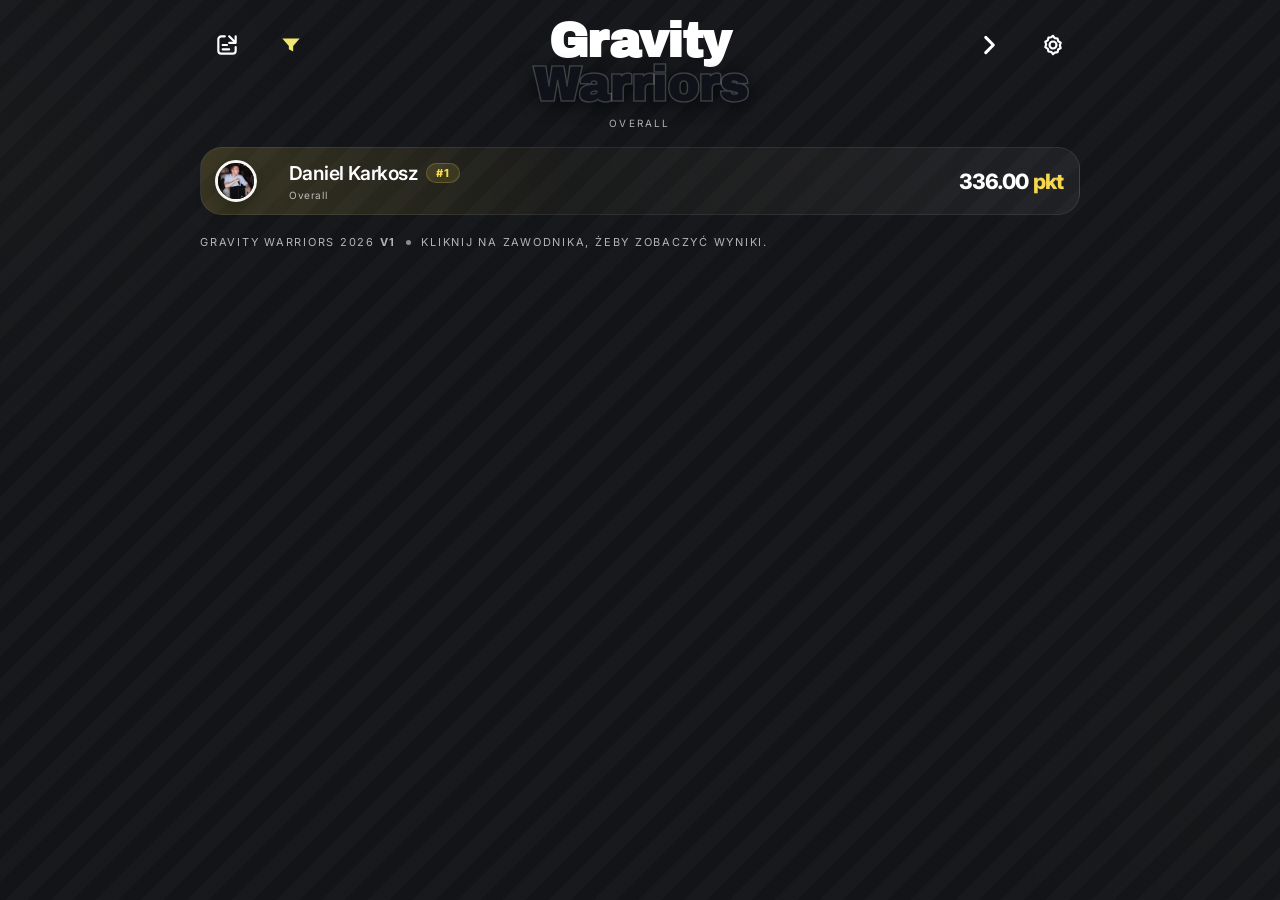
==== commit b0f2c384: "Update index.html" ====
--- a/index.html
+++ b/index.html
@@ -50,9 +50,9 @@
       </section>
 
       <footer class="ranking-footer">
-        <span>Scoring <strong id="versionName"></strong></span>
+        <span>Gravity Warriors 2026 <strong id="versionName"></strong></span>
         <span class="footer-dot"></span>
-        <span>Kliknij zawodnika po breakdown</span>
+        <span>Kliknij na zawodnika, żeby zobaczyć wyniki.</span>
       </footer>
     </section>
   </main>
--- a/styles.css
+++ b/styles.css
@@ -15,7 +15,7 @@
 }
 
 * { box-sizing: border-box; }
-html, body { margin: 0; padding: 0; }
+html, body { margin: 0; padding: 0; width: 100%; max-width: 100%; overflow-x: hidden; }
 body {
   font-family: Inter, ui-sans-serif, system-ui, -apple-system, BlinkMacSystemFont, "Segoe UI", sans-serif;
   background:
@@ -46,6 +46,7 @@
   margin: 0 auto;
   padding: 18px 20px 28px;
   position: relative;
+  min-width: 0;
 }
 
 .ranking-screen--full { min-height: 100vh; }
@@ -53,17 +54,20 @@
 .ranking-header,
 .subpage-header {
   display: grid;
-  grid-template-columns: 1fr auto 1fr;
+  grid-template-columns: minmax(0, 1fr) auto minmax(0, 1fr);
   align-items: start;
   gap: 12px;
   position: relative;
   z-index: 1;
+  width: 100%;
+  min-width: 0;
 }
 
 .header-side {
   display: flex;
   align-items: center;
   gap: 10px;
+  min-width: 0;
 }
 .left-tools { justify-content: flex-start; }
 .right-tools { justify-content: flex-end; }
@@ -122,6 +126,7 @@
 .subpage-brand {
   text-align: center;
   padding-top: 2px;
+  min-width: 0;
 }
 
 .brand-title-stack {
@@ -194,16 +199,18 @@
 .athlete-button {
   appearance: none;
   width: 100%;
+  max-width: 100%;
   border: 0;
   background: transparent;
   color: inherit;
   display: grid;
-  grid-template-columns: 62px 1fr auto;
+  grid-template-columns: 62px minmax(0, 1fr) minmax(0, auto);
   align-items: center;
   gap: 12px;
   padding: 12px 14px;
   text-align: left;
   cursor: pointer;
+  min-width: 0;
 }
 
 .rank-badge { display: none; }
@@ -274,16 +281,59 @@
 
 .athlete-subtitle {
   margin-top: 4px;
-  font-size: 9px;
-  letter-spacing: .18em;
-  text-transform: uppercase;
+  font-size: 10px;
+  letter-spacing: .06em;
+  text-transform: none;
   color: var(--muted);
+  white-space: nowrap;
+  overflow: hidden;
+  text-overflow: ellipsis;
+}
+
+
+.athlete-subtitle--split {
+  display: flex;
+  align-items: center;
+  justify-content: space-between;
+  gap: 10px;
+}
+
+.athlete-subtitle-left,
+.athlete-subtitle-right {
+  min-width: 0;
+  white-space: nowrap;
+  overflow: hidden;
+  text-overflow: ellipsis;
+}
+
+.athlete-subtitle-right {
+  flex: 0 0 auto;
+  text-align: right;
+}
+
+.athlete-subtitle-left {
+  flex: 1 1 auto;
 }
 
 .athlete-score {
-  text-align: left;
-  min-width: 116px;
+  min-width: 0;
+  max-width: 100%;
   padding-right: 2px;
+  display: flex;
+  flex-direction: column;
+  align-items: flex-end;
+  justify-content: center;
+  text-align: right;
+}
+.athlete-score--centered {
+  gap: 0;
+}
+.score-meta {
+  margin-top: 2px;
+  font-size: 10px;
+  letter-spacing: .04em;
+  color: var(--muted);
+  white-space: nowrap;
 }
 
 .score-value {
@@ -293,16 +343,13 @@
   color: #fff;
   display: inline-flex;
   align-items: baseline;
+  justify-content: flex-end;
   gap: 4px;
+  white-space: nowrap;
+  max-width: 100%;
 }
 .score-number { color: #fff; }
 .score-unit { color: var(--yellow-2); }
-.score-label {
-  margin-top: 2px;
-  font-size: 9px;
-  font-weight: 700;
-  color: rgba(255,255,255,0.92);
-}
 
 .athlete-details {
   padding: 0 14px 16px 14px;
@@ -401,7 +448,7 @@
   gap: 12px;
 }
 .form-grid .full { grid-column: 1 / -1; }
-.field { display: grid; gap: 8px; }
+.field { display: grid; gap: 8px; min-width: 0; }
 .field-label {
   font-size: 11px;
   letter-spacing: .16em;
@@ -418,6 +465,8 @@
   outline: none;
 }
 .input::placeholder { color: rgba(255,255,255,0.34); }
+.field--pair-left { grid-column: 1; }
+.field--pair-right { grid-column: 2; }
 .textarea {
   min-height: 220px;
   resize: vertical;
@@ -471,7 +520,7 @@
 
   .ranking-header,
   .subpage-header {
-    grid-template-columns: auto 1fr auto;
+    grid-template-columns: auto minmax(0, 1fr) auto;
     align-items: start;
     gap: 10px;
   }
@@ -493,7 +542,7 @@
   }
 
   .athlete-button {
-    grid-template-columns: 54px 1fr 108px;
+    grid-template-columns: 54px minmax(0, 1fr) fit-content(96px);
     gap: 10px;
     padding: 12px 12px;
   }
@@ -502,6 +551,24 @@
   .rules-grid,
   .form-grid {
     grid-template-columns: 1fr;
+  }
+
+  .form-grid.form-grid--labels {
+    grid-template-columns: repeat(2, minmax(0, 1fr));
+    gap: 10px;
+  }
+
+  .form-grid.form-grid--labels .full {
+    grid-column: 1 / -1;
+  }
+
+  .field-label {
+    font-size: 10px;
+    letter-spacing: .12em;
+  }
+
+  .input, .textarea {
+    padding: 11px 12px;
   }
 }
 
@@ -518,14 +585,14 @@
   }
   .ranking-header,
   .subpage-header {
-    grid-template-columns: auto 1fr auto;
+    grid-template-columns: auto minmax(0, 1fr) auto;
     gap: 8px;
     align-items: center;
   }
   .header-side {
     gap: 6px;
   }
-  .brand-line { font-size: 42px; }
+  .brand-line { font-size: clamp(28px, 10vw, 42px); }
   .brand-subtitle,
   .subpage-kicker {
     margin-top: 8px;
@@ -540,9 +607,9 @@
     font-size: 17px;
   }
   .athlete-button {
-    grid-template-columns: 48px 1fr 94px;
-    gap: 9px;
-    padding: 11px 11px;
+    grid-template-columns: 44px minmax(0, 1fr) fit-content(82px);
+    gap: 8px;
+    padding: 11px 10px;
   }
   .avatar {
     width: 40px;
@@ -559,3 +626,58 @@
     padding: 0 11px 13px;
   }
 }
+
+
+@media (max-width: 560px) {
+  .ranking-screen,
+  .subpage-screen {
+    width: min(100%, 100vw);
+    margin-inline: auto;
+    padding-inline: 10px;
+  }
+
+  .header-side {
+    gap: 4px;
+  }
+
+  .tool-btn,
+  .tool-btn--large {
+    width: 40px;
+    height: 40px;
+    border-radius: 14px;
+    flex: 0 0 auto;
+  }
+
+  .floating-select {
+    left: 0;
+    right: auto;
+    width: min(210px, calc(100vw - 24px));
+    max-width: calc(100vw - 24px);
+  }
+
+  .athlete-row {
+    max-width: 100%;
+  }
+
+  .athlete-name-row {
+    gap: 6px;
+  }
+
+  .athlete-score {
+    padding-right: 0;
+  }
+
+  .score-value {
+    font-size: 15px;
+  }
+
+
+  .form-grid.form-grid--labels {
+    grid-template-columns: 1fr 1fr;
+    gap: 8px;
+  }
+
+  .input, .textarea {
+    min-width: 0;
+  }
+}
